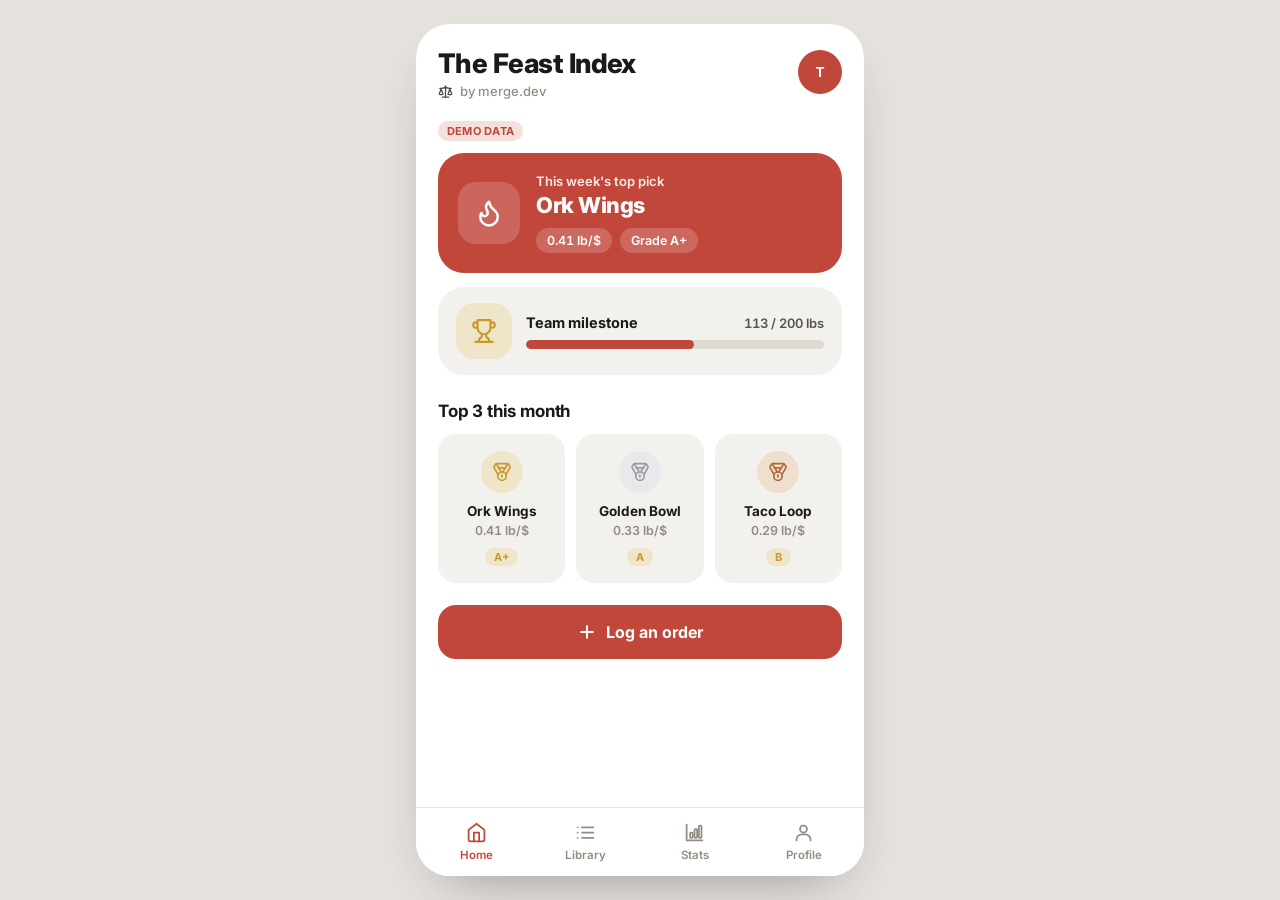
==== feast-index-preview.html @ ae40e0b0 "Initial commit: Feast Index app" ====
<!doctype html>
<html lang="en">
<head>
<meta charset="utf-8" />
<meta name="viewport" content="width=device-width, initial-scale=1, viewport-fit=cover" />
<meta name="theme-color" content="#E6E3DE" />
<title>The Feast Index</title>
<link rel="preconnect" href="https://fonts.googleapis.com" />
<link rel="preconnect" href="https://fonts.gstatic.com" crossorigin />
<link href="https://fonts.googleapis.com/css2?family=Inter:wght@400;500;600;700;800&display=swap" rel="stylesheet" />
<style>
/* ═══════════════════════════════════════════════════════════════
   The Feast Index — design system
   Faithful to the mockups: brick-red accent, ivory page, white app
   surface, bold clean sans. The lb/$ readout is the signature.
   ═══════════════════════════════════════════════════════════════ */

:root {
  --bg:        #E6E3DE;   /* page behind the app column */
  --surface:   #FFFFFF;   /* the app canvas */
  --inset:     #F3F1ED;   /* soft cards, input fields */
  --inset-2:   #ECE9E4;   /* pressed / secondary chips */
  --ink:       #1B1A18;   /* primary text */
  --ink-2:     #57544E;   /* secondary text */
  --muted:     #928C82;   /* tertiary / captions */
  --line:      #EAE7E1;   /* hairline dividers */

  --red:       #C2473B;   /* primary accent */
  --red-ink:   #A73A2F;   /* pressed accent */
  --red-tint:  #F4E0DC;   /* faint accent wash */
  --on-red:    #FBEDE9;   /* muted text on red */

  --gold:      #C79A2E;
  --gold-bg:   #EFE6C9;
  --silver:    #9A9AA0;
  --silver-bg: #E9E9EC;
  --bronze:    #B06B3A;
  --bronze-bg: #EEDFCF;

  --r-lg: 26px;
  --r-md: 18px;
  --r-sm: 13px;
  --pill: 999px;

  --shadow: 0 24px 60px -28px rgba(30, 22, 18, .45);
  --font: "Inter", -apple-system, BlinkMacSystemFont, "Segoe UI", sans-serif;
}

* { box-sizing: border-box; margin: 0; padding: 0; }

html, body { height: 100%; }

body {
  font-family: var(--font);
  background: var(--bg);
  color: var(--ink);
  -webkit-font-smoothing: antialiased;
  text-rendering: optimizeLegibility;
  -webkit-tap-highlight-color: transparent;
  display: flex;
  justify-content: center;
}
button { -webkit-tap-highlight-color: transparent; }

/* App column: phone-like on mobile, centered card on desktop */
#app {
  width: 100%;
  max-width: 460px;
  min-height: 100vh;
  min-height: 100dvh;
  background: var(--surface);
  position: relative;
  display: flex;
  flex-direction: column;
  overflow: hidden;
}
/* Mobile is the base (full-bleed, edge to edge). On laptop/desktop the
   same column becomes a centered, comfortably-sized app card. */
@media (min-width: 520px) {
  body { padding: 24px 20px; align-items: center; }
  #app {
    min-height: 0;
    height: min(880px, calc(100vh - 48px));
    height: min(880px, calc(100dvh - 48px));
    max-width: 448px;
    border-radius: 34px;
    box-shadow: var(--shadow);
    overflow: hidden;
  }
}

/* Scrolling content region */
#main {
  flex: 1;
  overflow-y: auto;
  overflow-x: hidden;
  padding: 26px 22px 22px;
  scrollbar-width: none;
}
#main::-webkit-scrollbar { display: none; }

/* ── Type ──────────────────────────────────────────────────────── */
h1 { font-size: 27px; font-weight: 800; letter-spacing: -.02em; line-height: 1.05; }
h2 { font-size: 17px; font-weight: 700; letter-spacing: -.01em; }
h3 { font-size: 15px; font-weight: 700; letter-spacing: -.01em; }
.eyebrow { font-size: 12.5px; font-weight: 600; color: var(--muted); }
.dim { color: var(--muted); }
.num { font-variant-numeric: tabular-nums; }

/* ── App header ────────────────────────────────────────────────── */
.app-head {
  display: flex; align-items: flex-start; justify-content: space-between;
  margin-bottom: 20px;
}
.wordmark { display: flex; align-items: center; gap: 7px; margin-top: 5px; }
.wordmark svg { width: 15px; height: 15px; opacity: .8; }
.wordmark span { font-size: 13px; color: var(--muted); font-weight: 500; }
.avatar {
  width: 44px; height: 44px; border-radius: var(--pill);
  background: var(--ink); color: #fff;
  display: grid; place-items: center;
  font-size: 14px; font-weight: 700; flex: none;
  cursor: pointer; border: none;
}

/* ── Hero: this week's top pick ────────────────────────────────── */
.hero {
  background: var(--red); color: #fff;
  border-radius: var(--r-lg); padding: 20px;
  display: flex; gap: 16px; align-items: center;
  margin-bottom: 14px;
}
.hero .glyph {
  width: 62px; height: 62px; border-radius: var(--r-md); flex: none;
  background: rgba(255,255,255,.16);
  display: grid; place-items: center;
}
.hero .glyph svg { width: 30px; height: 30px; stroke: #fff; }
.hero .k { font-size: 13px; color: var(--on-red); font-weight: 600; }
.hero .v { font-size: 22px; font-weight: 800; letter-spacing: -.02em; margin: 3px 0 10px; }
.hero .pills { display: flex; gap: 8px; flex-wrap: wrap; }
.hero .pill {
  background: rgba(255,255,255,.18); color: #fff;
  padding: 5px 11px; border-radius: var(--pill);
  font-size: 12.5px; font-weight: 600;
}

/* ── Milestone ─────────────────────────────────────────────────── */
.milestone {
  background: var(--inset); border-radius: var(--r-lg);
  padding: 16px 18px; display: flex; align-items: center; gap: 14px;
  margin-bottom: 26px;
}
.milestone .glyph {
  width: 56px; height: 56px; border-radius: var(--r-md); flex: none;
  background: var(--gold-bg); display: grid; place-items: center;
}
.milestone .glyph svg { width: 26px; height: 26px; stroke: var(--gold); }
.milestone .body { flex: 1; }
.milestone .row { display: flex; justify-content: space-between; align-items: baseline; margin-bottom: 9px; }
.milestone .row b { font-size: 14.5px; font-weight: 700; }
.milestone .row .amt { font-size: 13px; color: var(--ink-2); font-weight: 600; }
.track { height: 9px; background: #DED9D1; border-radius: var(--pill); overflow: hidden; }
.track > i { display: block; height: 100%; background: var(--red); border-radius: var(--pill); transition: width .6s cubic-bezier(.2,.7,.2,1); }

/* ── Section label ─────────────────────────────────────────────── */
.section-label { margin: 0 0 13px; }

/* ── Podium (top 3) ────────────────────────────────────────────── */
.podium { display: grid; grid-template-columns: repeat(3,1fr); gap: 11px; margin-bottom: 22px; }
.podium .cell {
  background: var(--inset); border-radius: var(--r-md);
  padding: 16px 10px; text-align: center; cursor: pointer;
  border: 1px solid transparent; transition: border-color .15s, transform .15s;
}
.podium .cell:hover { transform: translateY(-2px); }
.podium .medal {
  width: 42px; height: 42px; border-radius: var(--pill); margin: 0 auto 10px;
  display: grid; place-items: center;
}
.podium .medal svg { width: 20px; height: 20px; }
.podium .m1 { background: var(--gold-bg); } .podium .m1 svg { stroke: var(--gold); }
.podium .m2 { background: var(--silver-bg); } .podium .m2 svg { stroke: var(--silver); }
.podium .m3 { background: var(--bronze-bg); } .podium .m3 svg { stroke: var(--bronze); }
.podium .nm { font-size: 13.5px; font-weight: 700; line-height: 1.2; margin-bottom: 3px; }
.podium .rt { font-size: 12.5px; color: var(--muted); font-weight: 600; }

/* ── Buttons ───────────────────────────────────────────────────── */
.btn {
  width: 100%; border: none; cursor: pointer; font-family: var(--font);
  background: var(--red); color: #fff;
  border-radius: var(--r-md); padding: 17px; font-size: 16px; font-weight: 700;
  display: flex; align-items: center; justify-content: center; gap: 9px;
  transition: background .15s, transform .05s;
}
.btn:hover { background: var(--red-ink); }
.btn:active { transform: scale(.99); }
.btn:disabled { background: #D9CFC9; color: #fff; cursor: not-allowed; }
.btn svg { width: 20px; height: 20px; }
.btn.ghost { background: var(--inset); color: var(--ink); }
.btn.ghost:hover { background: var(--inset-2); }

/* ── Bottom nav ────────────────────────────────────────────────── */
.tabbar {
  display: flex; border-top: 1px solid var(--line);
  padding: 10px 6px calc(10px + env(safe-area-inset-bottom));
  background: var(--surface); flex: none;
}
.tabbar button {
  flex: 1; background: none; border: none; cursor: pointer; font-family: var(--font);
  display: flex; flex-direction: column; align-items: center; gap: 5px;
  color: var(--muted); font-size: 11.5px; font-weight: 600; padding: 4px;
}
.tabbar button svg { width: 21px; height: 21px; }
.tabbar button.active { color: var(--red); }

/* ── Screen title row (Log / detail) ───────────────────────────── */
.titlebar { display: flex; align-items: center; gap: 12px; margin-bottom: 24px; }
.iconbtn {
  width: 38px; height: 38px; border-radius: var(--pill); border: none; cursor: pointer;
  background: var(--inset); display: grid; place-items: center; flex: none;
}
.iconbtn:hover { background: var(--inset-2); }
.iconbtn svg { width: 20px; height: 20px; stroke: var(--ink); }

/* ── Form fields ───────────────────────────────────────────────── */
.field { margin-bottom: 18px; }
.field > label { display: block; font-size: 14px; font-weight: 600; color: var(--ink-2); margin-bottom: 9px; }
.input-wrap { position: relative; display: flex; align-items: center; }
.input-wrap .pre {
  position: absolute; left: 15px; color: var(--muted);
  display: grid; place-items: center; pointer-events: none;
}
.input-wrap .pre svg { width: 18px; height: 18px; stroke: var(--muted); }
input.control {
  width: 100%; font-family: var(--font); font-size: 16px; font-weight: 500; color: var(--ink);
  background: var(--inset); border: 1.5px solid transparent; border-radius: var(--r-sm);
  padding: 15px 15px;
}
input.control.has-pre { padding-left: 42px; }
input.control::placeholder { color: var(--muted); font-weight: 500; }
input.control:focus { outline: none; border-color: var(--red); background: #fff; }
.two-col { display: grid; grid-template-columns: 1fr 1fr; gap: 13px; }

/* matched / new place card */
.place-strip {
  display: flex; align-items: center; gap: 13px;
  background: var(--inset); border-radius: var(--r-md); padding: 14px; margin-bottom: 18px;
}
.place-strip .thumb { width: 48px; height: 48px; border-radius: 13px; background: var(--red-tint); flex: none; }
.place-strip .nm { font-size: 16px; font-weight: 700; }
.place-strip .sub { font-size: 13px; color: var(--muted); margin-top: 2px; }

/* name picker */
.people { display: flex; gap: 9px; flex-wrap: wrap; }
.person {
  display: flex; align-items: center; gap: 8px; cursor: pointer;
  background: var(--inset); border: 1.5px solid transparent; border-radius: var(--pill);
  padding: 7px 15px 7px 7px; font-family: var(--font); font-size: 15px; font-weight: 600; color: var(--ink-2);
}
.person .ini {
  width: 30px; height: 30px; border-radius: var(--pill); background: var(--inset-2);
  display: grid; place-items: center; font-size: 12px; font-weight: 700; color: var(--ink-2);
}
.person.on { background: var(--ink); color: #fff; border-color: var(--ink); }
.person.on .ini { background: var(--red); color: #fff; }

/* tag chips */
.chips { display: flex; gap: 8px; flex-wrap: wrap; }
.chip {
  cursor: pointer; font-family: var(--font); font-size: 13.5px; font-weight: 600;
  background: var(--inset); color: var(--ink-2); border: 1.5px solid transparent;
  border-radius: var(--pill); padding: 8px 14px;
}
.chip.on { background: var(--red); color: #fff; border-color: var(--red); }
.chip.readonly { cursor: default; background: var(--inset); color: var(--ink-2); }

/* live ratio readout — the signature element */
.readout {
  background: var(--inset); border-radius: var(--r-md);
  padding: 18px; text-align: center; margin-bottom: 20px;
}
.readout .k { font-size: 13px; color: var(--muted); font-weight: 600; }
.readout .v {
  font-size: 40px; font-weight: 800; letter-spacing: -.03em; margin-top: 4px;
  font-variant-numeric: tabular-nums;
}
.readout .v small { font-size: 18px; font-weight: 700; color: var(--muted); margin-left: 4px; letter-spacing: 0; }
.readout .grade { display: inline-block; margin-top: 8px; }

/* grade badge */
.gbadge {
  display: inline-flex; align-items: center; gap: 5px;
  font-size: 12.5px; font-weight: 700; border-radius: var(--pill);
  padding: 4px 11px; background: var(--gold-bg); color: var(--gold);
}

/* ── Library ───────────────────────────────────────────────────── */
.filterbar { display: flex; gap: 8px; overflow-x: auto; padding-bottom: 4px; margin-bottom: 16px; scrollbar-width: none; }
.filterbar::-webkit-scrollbar { display: none; }
.filterbar .chip { flex: none; }
.sortrow { display: flex; gap: 8px; margin-bottom: 16px; }
.seg {
  flex: 1; cursor: pointer; font-family: var(--font); font-size: 13px; font-weight: 600;
  background: var(--inset); color: var(--ink-2); border: none; border-radius: var(--r-sm); padding: 10px;
}
.seg.on { background: var(--ink); color: #fff; }

.place-card {
  display: flex; align-items: center; gap: 14px; cursor: pointer;
  padding: 15px 4px; border-bottom: 1px solid var(--line);
}
.place-card:last-child { border-bottom: none; }
.place-card .rank { width: 24px; text-align: center; font-size: 14px; font-weight: 700; color: var(--muted); flex: none; font-variant-numeric: tabular-nums; }
.place-card .thumb { width: 46px; height: 46px; border-radius: 13px; background: var(--red-tint); flex: none; }
.place-card .body { flex: 1; min-width: 0; }
.place-card .nm { font-size: 15.5px; font-weight: 700; }
.place-card .meta { font-size: 12.5px; color: var(--muted); margin-top: 3px; display: flex; gap: 6px; align-items: center; flex-wrap: wrap; }
.place-card .dot { width: 3px; height: 3px; border-radius: 50%; background: var(--muted); }
.place-card .ratio { text-align: right; flex: none; }
.place-card .ratio b { font-size: 17px; font-weight: 800; font-variant-numeric: tabular-nums; }
.place-card .ratio span { display: block; font-size: 11px; color: var(--muted); font-weight: 600; }

/* ── Detail ────────────────────────────────────────────────────── */
.detail-hero { text-align: center; margin-bottom: 22px; }
.detail-hero .thumb { width: 68px; height: 68px; border-radius: 20px; background: var(--red-tint); margin: 0 auto 14px; }
.detail-hero h1 { margin-bottom: 8px; }
.detail-hero .taglist { display: flex; gap: 7px; justify-content: center; flex-wrap: wrap; margin-bottom: 14px; }
.detail-hero .biglink { font-size: 13px; color: var(--red); font-weight: 600; text-decoration: none; }

.statgrid { display: grid; grid-template-columns: repeat(3,1fr); gap: 11px; margin-bottom: 24px; }
.statgrid .cell { background: var(--inset); border-radius: var(--r-md); padding: 15px 8px; text-align: center; }
.statgrid .v { font-size: 21px; font-weight: 800; font-variant-numeric: tabular-nums; letter-spacing: -.02em; }
.statgrid .k { font-size: 11.5px; color: var(--muted); font-weight: 600; margin-top: 4px; }

.stars { display: flex; gap: 6px; justify-content: center; margin: 6px 0 4px; }
.stars button { background: none; border: none; cursor: pointer; padding: 2px; }
.stars svg { width: 30px; height: 30px; }
.stars .on svg { fill: var(--gold); stroke: var(--gold); }
.stars .off svg { fill: none; stroke: #D2CCC3; }

.order-row { display: flex; align-items: center; gap: 12px; padding: 13px 2px; border-bottom: 1px solid var(--line); }
.order-row:last-child { border-bottom: none; }
.order-row .ini { width: 34px; height: 34px; border-radius: var(--pill); background: var(--inset-2); display: grid; place-items: center; font-size: 12px; font-weight: 700; color: var(--ink-2); flex: none; }
.order-row .body { flex: 1; }
.order-row .body b { font-size: 14px; font-weight: 600; }
.order-row .body .sub { font-size: 12px; color: var(--muted); margin-top: 2px; }
.order-row .r { font-size: 14px; font-weight: 800; font-variant-numeric: tabular-nums; }

/* ── Stats screen ──────────────────────────────────────────────── */
.bigstat { background: var(--red); color: #fff; border-radius: var(--r-lg); padding: 22px; margin-bottom: 14px; text-align: center; }
.bigstat .v { font-size: 46px; font-weight: 800; letter-spacing: -.03em; font-variant-numeric: tabular-nums; }
.bigstat .v small { font-size: 20px; color: var(--on-red); margin-left: 5px; }
.bigstat .k { font-size: 13px; color: var(--on-red); font-weight: 600; margin-top: 2px; }
.duo { display: grid; grid-template-columns: 1fr 1fr; gap: 13px; margin-bottom: 24px; }
.duo .cell { background: var(--inset); border-radius: var(--r-md); padding: 18px; text-align: center; }
.duo .v { font-size: 26px; font-weight: 800; font-variant-numeric: tabular-nums; letter-spacing: -.02em; }
.duo .k { font-size: 12.5px; color: var(--muted); font-weight: 600; margin-top: 3px; }

.lead-row { display: flex; align-items: center; gap: 13px; padding: 14px 2px; border-bottom: 1px solid var(--line); }
.lead-row:last-child { border-bottom: none; }
.lead-row .ini { width: 38px; height: 38px; border-radius: var(--pill); background: var(--ink); color: #fff; display: grid; place-items: center; font-size: 13px; font-weight: 700; flex: none; }
.lead-row .body { flex: 1; }
.lead-row .body b { font-size: 15px; font-weight: 700; }
.lead-row .body .sub { font-size: 12.5px; color: var(--muted); margin-top: 2px; }
.lead-row .amt { text-align: right; }
.lead-row .amt b { font-size: 16px; font-weight: 800; font-variant-numeric: tabular-nums; }
.lead-row .amt span { display: block; font-size: 11px; color: var(--muted); font-weight: 600; }

/* ── Profile ───────────────────────────────────────────────────── */
.profile-head { text-align: center; margin-bottom: 26px; }
.profile-head .big { width: 78px; height: 78px; border-radius: var(--pill); background: var(--ink); color: #fff; display: grid; place-items: center; font-size: 26px; font-weight: 800; margin: 0 auto 14px; }
.profile-head h1 { margin-bottom: 4px; }

.row-between { display: flex; align-items: center; justify-content: space-between; margin-bottom: 13px; }

/* ── Badges ────────────────────────────────────────────────────── */
.badges { display: grid; grid-template-columns: repeat(3, 1fr); gap: 11px; }
.badge { background: var(--inset); border-radius: var(--r-md); padding: 15px 8px 13px; text-align: center; }
.badge .ic {
  width: 46px; height: 46px; border-radius: var(--pill); margin: 0 auto 9px;
  display: grid; place-items: center; background: var(--inset-2); color: #C0B9AE;
}
.badge .ic svg { width: 23px; height: 23px; stroke: currentColor; fill: none; }
.badge .bn { font-size: 12.5px; font-weight: 700; line-height: 1.15; }
.badge .bs { font-size: 11px; font-weight: 600; color: var(--muted); margin-top: 3px; }
.badge.locked { opacity: .82; }
.badge.earned.gold   .ic { background: var(--gold-bg);   color: var(--gold); }
.badge.earned.silver .ic { background: var(--silver-bg); color: var(--silver); }
.badge.earned.bronze .ic { background: var(--bronze-bg); color: var(--bronze); }
.badge.earned.red    .ic { background: var(--red-tint);  color: var(--red); }
.badge.earned .bs { color: var(--ink-2); }
.badge .btrack { height: 5px; background: #DED9D1; border-radius: var(--pill); overflow: hidden; margin-top: 9px; }
.badge .btrack > i { display: block; height: 100%; background: var(--muted); border-radius: var(--pill); }

/* ── Create profile ────────────────────────────────────────────── */
.person.newp { background: #fff; border: 1.5px dashed #D8D3CB; color: var(--ink-2); }
.person.newp .ini { background: var(--inset); color: var(--ink-2); font-weight: 700; }
.create { background: var(--inset); border-radius: var(--r-md); padding: 16px; margin-top: 14px; }
.swatches { display: flex; gap: 11px; margin: 11px 0 16px; }
.swatch { width: 34px; height: 34px; border-radius: var(--pill); cursor: pointer; border: 3px solid transparent; padding: 0; }
.swatch.on { border-color: var(--ink); }

/* ── Small grade pill (podium + library) ───────────────────────── */
.gbadge.sm { font-size: 11px; padding: 2px 9px; }
.place-card .ratio { display: flex; flex-direction: column; align-items: flex-end; gap: 3px; }

/* ── Empty state ───────────────────────────────────────────────── */
.empty { text-align: center; padding: 50px 20px; }
.empty .glyph { width: 64px; height: 64px; border-radius: 20px; background: var(--inset); display: grid; place-items: center; margin: 0 auto 18px; }
.empty .glyph svg { width: 30px; height: 30px; stroke: var(--muted); }
.empty h3 { margin-bottom: 6px; }
.empty p { font-size: 14px; color: var(--muted); line-height: 1.5; max-width: 260px; margin: 0 auto; }

/* ── Toast ─────────────────────────────────────────────────────── */
#toast {
  position: fixed; left: 50%; bottom: 26px; transform: translateX(-50%) translateY(20px);
  background: var(--ink); color: #fff; padding: 13px 20px; border-radius: var(--pill);
  font-size: 14px; font-weight: 600; opacity: 0; pointer-events: none;
  transition: opacity .25s, transform .25s; z-index: 50; box-shadow: var(--shadow);
}
#toast.show { opacity: 1; transform: translateX(-50%) translateY(0); }

/* demo badge */
.demo-flag {
  font-size: 11px; font-weight: 700; color: var(--red); background: var(--red-tint);
  padding: 3px 9px; border-radius: var(--pill); letter-spacing: .02em;
}

.section-gap { margin-top: 28px; }

/* Very narrow phones */
@media (max-width: 360px) {
  #main { padding: 22px 16px 18px; }
  h1 { font-size: 24px; }
  .podium .cell { padding: 14px 6px; }
  .readout .v { font-size: 36px; }
}

@media (prefers-reduced-motion: reduce) {
  * { transition: none !important; }
}

</style>
</head>
<body>
<div id="app">
<main id="main" aria-live="polite"></main>
<nav id="tabbar" class="tabbar"></nav>
</div>
<div id="toast" role="status"></div>
<script>
// ─────────────────────────────────────────────────────────────
//  The Feast Index — configuration
//  Edit the values below. Everything the team-specific lives here.
// ─────────────────────────────────────────────────────────────

const CONFIG = {
  // ── Supabase ────────────────────────────────────────────────
  // Leave these blank to run in DEMO MODE (in-memory sample data,
  // resets on refresh, not shared). Fill them in to switch to your
  // real shared database. Get both from your Supabase project under
  // Settings → API. The anon key is safe to commit for an internal
  // tool like this.
  SUPABASE_URL: "",
  SUPABASE_ANON_KEY: "",

  // ── Team (first-run seed) ───────────────────────────────────
  // These profiles are created the first time the app loads. After
  // that, profiles are added and picked inside the app (Profile tab),
  // so you don't need to edit this list to add a teammate.
  TEAM: [
    { name: "Tim",   accent: "#C2473B" },
    { name: "Jamie", accent: "#4B6EA8" },
    { name: "Raj",   accent: "#6E8B5B" },
  ],

  // ── Tags ────────────────────────────────────────────────────
  // Fixed list picked when a place is first added.
  TAGS: [
    "Wings", "Tacos", "Burgers", "Sandwiches", "Pizza", "Bowls",
    "Sushi/Poke", "Chinese", "Indian", "Mexican", "Fried Chicken",
    "Salads", "BBQ", "Noodles/Ramen",
  ],

  // ── Team milestone ──────────────────────────────────────────
  // Cumulative pounds the team is chasing (drives the Home bar).
  MILESTONE_GOAL_LBS: 200,

  // ── Grades ──────────────────────────────────────────────────
  // Ratio (lb/$) thresholds, highest first. First match wins.
  GRADES: [
    { min: 0.40, label: "A+" },
    { min: 0.33, label: "A" },
    { min: 0.27, label: "B" },
    { min: 0.20, label: "C" },
    { min: 0.00, label: "D" },
  ],
};

/* ═══════════════════════════════════════════════════════════════
   The Feast Index — app logic
   ═══════════════════════════════════════════════════════════════ */

/* ── Icons (feather-ish) ──────────────────────────────────────── */
const I = {
  flame: `<svg viewBox="0 0 24 24" fill="none" stroke-width="2" stroke-linecap="round" stroke-linejoin="round"><path d="M8.5 14.5A2.5 2.5 0 0 0 11 12c0-1.38-.5-2-1-3-1.072-2.143-.224-4.054 2-6 .5 2.5 2 4.9 4 6.5 2 1.6 3 3.5 3 5.5a7 7 0 1 1-14 0c0-1.153.433-2.294 1-3a2.5 2.5 0 0 0 2.5 2.5z"/></svg>`,
  trophy: `<svg viewBox="0 0 24 24" fill="none" stroke-width="2" stroke-linecap="round" stroke-linejoin="round"><path d="M6 9H4.5a2.5 2.5 0 0 1 0-5H6"/><path d="M18 9h1.5a2.5 2.5 0 0 0 0-5H18"/><path d="M4 22h16"/><path d="M10 14.66V17c0 .55-.47.98-.97 1.21C7.85 18.75 7 20.24 7 22"/><path d="M14 14.66V17c0 .55.47.98.97 1.21C16.15 18.75 17 20.24 17 22"/><path d="M18 2H6v7a6 6 0 0 0 12 0V2Z"/></svg>`,
  medal: `<svg viewBox="0 0 24 24" fill="none" stroke-width="2" stroke-linecap="round" stroke-linejoin="round"><path d="M7.21 15 2.66 7.14a2 2 0 0 1 .13-2.2L4.4 2.8A2 2 0 0 1 6 2h12a2 2 0 0 1 1.6.8l1.6 2.14a2 2 0 0 1 .14 2.2L16.79 15"/><path d="M11 12 5.12 2.2"/><path d="m13 12 5.88-9.8"/><path d="M8 7h8"/><circle cx="12" cy="17" r="5"/><path d="M12 18v-2h-.5"/></svg>`,
  plus: `<svg viewBox="0 0 24 24" fill="none" stroke="currentColor" stroke-width="2.4" stroke-linecap="round"><path d="M12 5v14M5 12h14"/></svg>`,
  home: `<svg viewBox="0 0 24 24" fill="none" stroke="currentColor" stroke-width="2" stroke-linecap="round" stroke-linejoin="round"><path d="m3 9 9-7 9 7v11a2 2 0 0 1-2 2H5a2 2 0 0 1-2-2z"/><path d="M9 22V12h6v10"/></svg>`,
  list: `<svg viewBox="0 0 24 24" fill="none" stroke="currentColor" stroke-width="2" stroke-linecap="round" stroke-linejoin="round"><path d="M8 6h13M8 12h13M8 18h13M3 6h.01M3 12h.01M3 18h.01"/></svg>`,
  bars: `<svg viewBox="0 0 24 24" fill="none" stroke="currentColor" stroke-width="2" stroke-linecap="round" stroke-linejoin="round"><path d="M3 3v18h18"/><rect x="7" y="12" width="3" height="6" rx="1"/><rect x="12" y="8" width="3" height="10" rx="1"/><rect x="17" y="4" width="3" height="14" rx="1"/></svg>`,
  user: `<svg viewBox="0 0 24 24" fill="none" stroke="currentColor" stroke-width="2" stroke-linecap="round" stroke-linejoin="round"><circle cx="12" cy="8" r="4"/><path d="M4 21v-1a6 6 0 0 1 6-6h4a6 6 0 0 1 6 6v1"/></svg>`,
  back: `<svg viewBox="0 0 24 24" fill="none" stroke="currentColor" stroke-width="2.2" stroke-linecap="round" stroke-linejoin="round"><path d="m15 18-6-6 6-6"/></svg>`,
  link: `<svg viewBox="0 0 24 24" fill="none" stroke="currentColor" stroke-width="2" stroke-linecap="round" stroke-linejoin="round"><path d="M10 13a5 5 0 0 0 7.54.54l3-3a5 5 0 0 0-7.07-7.07l-1.72 1.71"/><path d="M14 11a5 5 0 0 0-7.54-.54l-3 3a5 5 0 0 0 7.07 7.07l1.71-1.71"/></svg>`,
  dollar: `<svg viewBox="0 0 24 24" fill="none" stroke="currentColor" stroke-width="2" stroke-linecap="round" stroke-linejoin="round"><path d="M12 2v20M17 5H9.5a3.5 3.5 0 0 0 0 7h5a3.5 3.5 0 0 1 0 7H6"/></svg>`,
  star: `<svg viewBox="0 0 24 24" stroke-width="1.6" stroke-linejoin="round"><path d="M12 2.5l2.9 5.9 6.5.95-4.7 4.58 1.11 6.47L12 17.9l-5.81 3.06 1.1-6.47L2.6 9.9l6.5-.95z"/></svg>`,
  scale: `<svg viewBox="0 0 24 24" fill="none" stroke="currentColor" stroke-width="2" stroke-linecap="round" stroke-linejoin="round"><path d="m16 16 3-8 3 8c-2 1.5-4 1.5-6 0Z"/><path d="m2 16 3-8 3 8c-2 1.5-4 1.5-6 0Z"/><path d="M7 21h10M12 3v18M3 7h2c2 0 5-1 7-2 2 1 5 2 7 2h2"/></svg>`,
  repeat: `<svg viewBox="0 0 24 24" fill="none" stroke="currentColor" stroke-width="2" stroke-linecap="round" stroke-linejoin="round"><path d="m17 2 4 4-4 4"/><path d="M3 11v-1a4 4 0 0 1 4-4h14"/><path d="m7 22-4-4 4-4"/><path d="M21 13v1a4 4 0 0 1-4 4H3"/></svg>`,
  compass: `<svg viewBox="0 0 24 24" fill="none" stroke="currentColor" stroke-width="2" stroke-linecap="round" stroke-linejoin="round"><circle cx="12" cy="12" r="10"/><polygon points="16.24 7.76 14.12 14.12 7.76 16.24 9.88 9.88 16.24 7.76"/></svg>`,
  crown: `<svg viewBox="0 0 24 24" fill="none" stroke="currentColor" stroke-width="2" stroke-linecap="round" stroke-linejoin="round"><path d="M11.56 3.27a.5.5 0 0 1 .88 0l2.95 5.6a1 1 0 0 0 1.52.3l4.27-3.67a.5.5 0 0 1 .8.52l-2.83 10.25a1 1 0 0 1-.96.73H5.81a1 1 0 0 1-.96-.73L2.02 6.02a.5.5 0 0 1 .8-.52l4.27 3.67a1 1 0 0 0 1.52-.3z"/><path d="M5 21h14"/></svg>`,
};

/* ── Utils ────────────────────────────────────────────────────── */
const $ = (s, r = document) => r.querySelector(s);
const esc = (s) => String(s ?? "").replace(/[&<>"']/g, (c) => ({ "&": "&amp;", "<": "&lt;", ">": "&gt;", '"': "&quot;", "'": "&#39;" }[c]));
const initials = (n) => n.trim().split(/\s+/).map((w) => w[0]).join("").slice(0, 2).toUpperCase();
const money = (n) => "$" + Number(n).toFixed(2);
const ratioStr = (r) => (r > 0 ? r.toFixed(2) : "—");
const uid = () => (crypto.randomUUID ? crypto.randomUUID() : "id-" + Math.random().toString(36).slice(2));

function storeSlug(u) {
  if (!u) return "";
  const m = String(u).match(/store\/([^/?#]+)/i);
  let s = m ? m[1] : String(u).trim().split(/[/?#]/).pop();
  return s.toLowerCase().replace(/-[a-f0-9]{6,}$/, "").replace(/-\d+$/, "");
}
const prettifySlug = (slug) => slug.split("-").filter(Boolean).map((w) => w[0].toUpperCase() + w.slice(1)).join(" ");

function gradeFor(ratio) {
  if (!(ratio > 0)) return null;
  return (CONFIG.GRADES.find((g) => ratio >= g.min) || CONFIG.GRADES[CONFIG.GRADES.length - 1]).label;
}

/* ── Accents & persistence ────────────────────────────────────── */
const ACCENTS = ["#C2473B", "#C79A2E", "#6E8B5B", "#4B6EA8", "#8A5A8C"];
const store = {
  get(k) { try { return localStorage.getItem(k); } catch { return null; } },
  set(k, v) { try { localStorage.setItem(k, v); } catch { /* sandbox: ignore */ } },
};
const accentOf = (name) => DATA.people.find((p) => p.name === name)?.accent || "var(--ink)";

/* ── Per-person aggregation (for badges & profile) ────────────── */
function personAgg(name, data) {
  const os = data.orders.filter((o) => o.person_name === name);
  const totalW = os.reduce((s, o) => s + Number(o.weight_lbs), 0);
  const totalP = os.reduce((s, o) => s + Number(o.price), 0);
  const places = new Set(os.map((o) => o.place_id));
  let founded = 0;
  for (const pid of places) {
    const po = data.orders.filter((o) => o.place_id === pid).sort((a, b) => new Date(a.ordered_at) - new Date(b.ordered_at));
    if (po[0] && po[0].person_name === name) founded++;
  }
  const ratings = data.ratings.filter((r) => r.person_name === name).length;
  const bestRatio = os.reduce((m, o) => Math.max(m, Number(o.price) > 0 ? Number(o.weight_lbs) / Number(o.price) : 0), 0);
  return { orderCount: os.length, totalW, totalP, places: places.size, founded, ratings, bestRatio };
}

function weightRankOf(name, data) {
  const by = {};
  for (const o of data.orders) by[o.person_name] = (by[o.person_name] || 0) + Number(o.weight_lbs);
  const sorted = Object.entries(by).sort((a, b) => b[1] - a[1]).map((x) => x[0]);
  const i = sorted.indexOf(name);
  return i < 0 ? null : i + 1;
}

const BADGES = [
  { id: "first",   name: "First Bite",     icon: I.flame,   tier: "bronze", desc: "Log your first order",                calc: (a) => ({ cur: a.orderCount, goal: 1 }) },
  { id: "bargain", name: "Bargain Hunter", icon: I.dollar,  tier: "red",    desc: "Log an A+ order (0.40+ lb/$)",        calc: (a) => ({ cur: a.bestRatio >= 0.40 ? 1 : 0, goal: 1, display: a.bestRatio > 0 ? a.bestRatio.toFixed(2) + " best" : "—" }) },
  { id: "scout",   name: "Scout",          icon: I.compass, tier: "bronze", desc: "Add 3 new places to the index",       calc: (a) => ({ cur: a.founded, goal: 3 }) },
  { id: "critic",  name: "Critic",         icon: I.star,    tier: "red",    desc: "Rate 3 places",                       calc: (a) => ({ cur: a.ratings, goal: 3 }) },
  { id: "regular", name: "Regular",        icon: I.repeat,  tier: "silver", desc: "Log 5 orders",                        calc: (a) => ({ cur: a.orderCount, goal: 5 }) },
  { id: "heavy",   name: "Heavyweight",    icon: I.scale,   tier: "silver", desc: "Log 50 lbs total",                    calc: (a) => ({ cur: Math.round(a.totalW), goal: 50 }) },
  { id: "master",  name: "Feast Master",   icon: I.trophy,  tier: "gold",   desc: "Log 15 orders",                       calc: (a) => ({ cur: a.orderCount, goal: 15 }) },
  { id: "mvp",     name: "Team MVP",       icon: I.crown,   tier: "gold",   desc: "Log the most pounds on the team",     rank: true },
];

function evalBadge(b, agg, ctx) {
  if (b.rank) { const r = ctx.rank; return { earned: r === 1, sub: r ? "#" + r + " on team" : "—", pct: 0 }; }
  const { cur, goal, display } = b.calc(agg);
  const earned = cur >= goal;
  const pct = Math.min(100, (cur / goal) * 100);
  const sub = earned ? "Earned" : (display != null ? display : cur + " / " + goal);
  return { earned, sub, pct };
}

/* ── Data layer ───────────────────────────────────────────────── */
const isLive = Boolean(CONFIG.SUPABASE_URL && CONFIG.SUPABASE_ANON_KEY);

function makeDemoDB() {
  const daysAgo = (d) => new Date(Date.now() - d * 864e5).toISOString();
  const P = [
    { id: "p1", name: "Ork Wings",   doordash_url: "https://doordash.com/store/ork-wings-brooklyn-10293", tags: ["Wings", "Fried Chicken"], created_at: daysAgo(24) },
    { id: "p2", name: "Golden Bowl",  doordash_url: "https://doordash.com/store/golden-bowl-nyc-88120",    tags: ["Bowls"],                  created_at: daysAgo(21) },
    { id: "p3", name: "Taco Loop",    doordash_url: "https://doordash.com/store/taco-loop-brooklyn-55010", tags: ["Tacos", "Mexican"],       created_at: daysAgo(19) },
    { id: "p4", name: "Ork",          doordash_url: "https://doordash.com/store/ork-brooklyn-33915",       tags: ["Sandwiches"],             created_at: daysAgo(12) },
    { id: "p5", name: "Dragon Wok",   doordash_url: "https://doordash.com/store/dragon-wok-nyc-20417",     tags: ["Chinese"],                created_at: daysAgo(9) },
    { id: "p6", name: "Slice House",  doordash_url: "https://doordash.com/store/slice-house-bk-71188",     tags: ["Pizza"],                  created_at: daysAgo(6) },
    { id: "p7", name: "Green Leaf",   doordash_url: "https://doordash.com/store/green-leaf-nyc-40122",     tags: ["Salads"],                 created_at: daysAgo(3) },
  ];
  const O = [
    { place_id: "p1", person_name: "Tim",   price: 38.50, weight_lbs: 15.8, ordered_at: daysAgo(24) },
    { place_id: "p1", person_name: "Raj",   price: 42.00, weight_lbs: 17.0, ordered_at: daysAgo(4) },
    { place_id: "p2", person_name: "Jamie", price: 45.00, weight_lbs: 14.8, ordered_at: daysAgo(21) },
    { place_id: "p2", person_name: "Tim",   price: 30.00, weight_lbs: 10.0, ordered_at: daysAgo(7) },
    { place_id: "p3", person_name: "Raj",   price: 34.00, weight_lbs: 9.9,  ordered_at: daysAgo(19) },
    { place_id: "p3", person_name: "Jamie", price: 28.00, weight_lbs: 8.0,  ordered_at: daysAgo(5) },
    { place_id: "p4", person_name: "Tim",   price: 38.50, weight_lbs: 4.2,  ordered_at: daysAgo(12) },
    { place_id: "p5", person_name: "Jamie", price: 52.00, weight_lbs: 12.0, ordered_at: daysAgo(9) },
    { place_id: "p5", person_name: "Raj",   price: 40.00, weight_lbs: 9.5,  ordered_at: daysAgo(2) },
    { place_id: "p6", person_name: "Tim",   price: 33.00, weight_lbs: 8.5,  ordered_at: daysAgo(6) },
    { place_id: "p7", person_name: "Jamie", price: 26.00, weight_lbs: 3.1,  ordered_at: daysAgo(3) },
  ].map((o) => ({ id: uid(), ...o }));
  const R = [
    { place_id: "p1", person_name: "Tim", score: 5 }, { place_id: "p1", person_name: "Raj", score: 5 }, { place_id: "p1", person_name: "Jamie", score: 4 },
    { place_id: "p2", person_name: "Jamie", score: 4 }, { place_id: "p2", person_name: "Tim", score: 5 },
    { place_id: "p3", person_name: "Raj", score: 4 }, { place_id: "p3", person_name: "Jamie", score: 3 },
    { place_id: "p4", person_name: "Tim", score: 3 },
    { place_id: "p5", person_name: "Jamie", score: 4 },
    { place_id: "p6", person_name: "Tim", score: 5 },
    { place_id: "p7", person_name: "Jamie", score: 2 },
  ].map((r) => ({ id: uid(), created_at: daysAgo(2), ...r }));

  const PEOPLE = CONFIG.TEAM.map((m, i) => ({ id: uid(), name: m.name, accent: m.accent || ACCENTS[i % ACCENTS.length], created_at: daysAgo(30) }));

  return {
    live: false,
    async getData() { return { places: [...P], orders: [...O], ratings: [...R], people: [...PEOPLE] }; },
    async addPerson({ name, accent }) { const rec = { id: uid(), name, accent, created_at: new Date().toISOString() }; PEOPLE.push(rec); return rec; },
    async addPlace(p) { const rec = { id: uid(), created_at: new Date().toISOString(), ...p }; P.push(rec); return rec; },
    async addOrder(o) { const rec = { id: uid(), ordered_at: new Date().toISOString(), ...o }; O.push(rec); return rec; },
    async upsertRating({ place_id, person_name, score }) {
      const ex = R.find((r) => r.place_id === place_id && r.person_name === person_name);
      if (ex) { ex.score = score; return ex; }
      const rec = { id: uid(), created_at: new Date().toISOString(), place_id, person_name, score };
      R.push(rec); return rec;
    },
  };
}

async function makeSupabaseDB() {
  const { createClient } = await import("https://esm.sh/@supabase/supabase-js@2");
  const sb = createClient(CONFIG.SUPABASE_URL, CONFIG.SUPABASE_ANON_KEY);
  return {
    live: true,
    async getData() {
      const [p, o, r, pe] = await Promise.all([
        sb.from("places").select("*"),
        sb.from("orders").select("*"),
        sb.from("ratings").select("*"),
        sb.from("people").select("*"),
      ]);
      for (const res of [p, o, r, pe]) if (res.error) throw res.error;
      let people = pe.data;
      if (!people.length) {
        const seed = CONFIG.TEAM.map((m, i) => ({ name: m.name, accent: m.accent || ACCENTS[i % ACCENTS.length] }));
        const { data: seeded, error } = await sb.from("people").insert(seed).select();
        if (error) throw error;
        people = seeded;
      }
      return { places: p.data, orders: o.data, ratings: r.data, people };
    },
    async addPerson({ name, accent }) { const { data, error } = await sb.from("people").insert({ name, accent }).select().single(); if (error) throw error; return data; },
    async addPlace(p) { const { data, error } = await sb.from("places").insert(p).select().single(); if (error) throw error; return data; },
    async addOrder(o) { const { data, error } = await sb.from("orders").insert(o).select().single(); if (error) throw error; return data; },
    async upsertRating(r) { const { data, error } = await sb.from("ratings").upsert(r, { onConflict: "place_id,person_name" }).select().single(); if (error) throw error; return data; },
  };
}

/* ── Aggregation ──────────────────────────────────────────────── */
function computeStats(place, orders, ratings) {
  const os = orders.filter((o) => o.place_id === place.id);
  const rs = ratings.filter((r) => r.place_id === place.id);
  const totalW = os.reduce((s, o) => s + Number(o.weight_lbs), 0);
  const totalP = os.reduce((s, o) => s + Number(o.price), 0);
  const ratio = totalP > 0 ? totalW / totalP : 0;
  const avg = rs.length ? rs.reduce((s, r) => s + r.score, 0) / rs.length : 0;
  return { orders: os, ratings: rs, totalW, totalP, ratio, orderCount: os.length, avgRating: avg, ratingCount: rs.length };
}

function rankedPlaces(data) {
  return data.places
    .map((p) => ({ place: p, s: computeStats(p, data.orders, data.ratings) }))
    .filter((x) => x.s.orderCount > 0)
    .sort((a, b) => b.s.ratio - a.s.ratio);
}

/* ── App state ────────────────────────────────────────────────── */
let DB = null;
let DATA = { places: [], orders: [], ratings: [], people: [] };
let currentUser = CONFIG.TEAM[0]?.name || "Guest";
let tab = "home";
const view = { name: "home", placeId: null };
const lib = { tag: null, sort: "ratio" };
const profileUI = { creating: false, newName: "", newAccent: ACCENTS[0] };
const logState = { link: "", matchedId: null, newName: "", newTags: [], price: "", weight: "", person: currentUser };

const main = $("#main");
const tabbarEl = $("#tabbar");

async function refresh() { DATA = await DB.getData(); }

/* ── Toast ────────────────────────────────────────────────────── */
let toastTimer;
function toast(msg) {
  const t = $("#toast");
  t.textContent = msg; t.classList.add("show");
  clearTimeout(toastTimer);
  toastTimer = setTimeout(() => t.classList.remove("show"), 2200);
}

/* ── Navigation ───────────────────────────────────────────────── */
function go(name, opts = {}) {
  view.name = name;
  if (opts.placeId !== undefined) view.placeId = opts.placeId;
  if (["home", "library", "stats", "profile"].includes(name)) tab = name;
  render();
}

function renderTabbar() {
  const tabs = [["home", "Home", I.home], ["library", "Library", I.list], ["stats", "Stats", I.bars], ["profile", "Profile", I.user]];
  tabbarEl.innerHTML = tabs.map(([id, label, icon]) =>
    `<button data-tab="${id}" class="${tab === id ? "active" : ""}">${icon}<span>${label}</span></button>`
  ).join("");
  tabbarEl.querySelectorAll("button").forEach((b) => b.onclick = () => go(b.dataset.tab));
}

/* ── Screens ──────────────────────────────────────────────────── */
function screenHome() {
  const ranked = rankedPlaces(DATA);
  const top = ranked[0];
  const top3 = ranked.slice(0, 3);
  const totalW = DATA.orders.reduce((s, o) => s + Number(o.weight_lbs), 0);
  const goal = CONFIG.MILESTONE_GOAL_LBS;
  const pct = Math.min(100, (totalW / goal) * 100);

  const hero = top ? `
    <div class="hero">
      <div class="glyph">${I.flame}</div>
      <div>
        <div class="k">This week's top pick</div>
        <div class="v">${esc(top.place.name)}</div>
        <div class="pills">
          <span class="pill num">${ratioStr(top.s.ratio)} lb/$</span>
          <span class="pill">Grade ${gradeFor(top.s.ratio)}</span>
        </div>
      </div>
    </div>` : "";

  const medalClass = ["m1", "m2", "m3"];
  const podium = top3.length ? `
    <h2 class="section-label">Top 3 this month</h2>
    <div class="podium">
      ${top3.map((x, i) => `
        <div class="cell" data-place="${x.place.id}">
          <div class="medal ${medalClass[i]}">${I.medal}</div>
          <div class="nm">${esc(x.place.name)}</div>
          <div class="rt num">${ratioStr(x.s.ratio)} lb/$</div>
          <div style="margin-top:7px"><span class="gbadge sm">${gradeFor(x.s.ratio)}</span></div>
        </div>`).join("")}
    </div>` : "";

  main.innerHTML = `
    <div class="app-head">
      <div>
        <h1>The Feast Index</h1>
        <div class="wordmark">${I.scale}<span>by merge.dev</span></div>
      </div>
      <button class="avatar" data-tab="profile" style="background:${accentOf(currentUser)}">${esc(initials(currentUser))}</button>
    </div>
    ${DB.live ? "" : `<div style="margin-bottom:14px"><span class="demo-flag">DEMO DATA</span></div>`}
    ${hero || emptyBlock("No orders yet", "Log your first team dinner to start the ranking.")}
    <div class="milestone">
      <div class="glyph">${I.trophy}</div>
      <div class="body">
        <div class="row"><b>Team milestone</b><span class="amt num">${totalW.toFixed(0)} / ${goal} lbs</span></div>
        <div class="track"><i style="width:${pct}%"></i></div>
      </div>
    </div>
    ${podium}
    <button class="btn" id="logBtn">${I.plus} Log an order</button>`;

  main.querySelectorAll("[data-place]").forEach((n) => n.onclick = () => go("detail", { placeId: n.dataset.place }));
  main.querySelector("[data-tab='profile']").onclick = () => go("profile");
  $("#logBtn", main).onclick = openLog;
}

function screenLog() {
  const slug = storeSlug(logState.link);
  const matched = slug ? DATA.places.find((p) => storeSlug(p.doordash_url) === slug) : null;
  logState.matchedId = matched ? matched.id : null;

  let placeBlock = "";
  if (logState.link.trim()) {
    if (matched) {
      placeBlock = `<div class="place-strip"><div class="thumb"></div><div><div class="nm">${esc(matched.name)}</div><div class="sub">Matched to existing place</div></div></div>`;
    } else {
      if (!logState.newName) logState.newName = prettifySlug(slug);
      placeBlock = `
        <div class="place-strip"><div class="thumb"></div><div><div class="nm">New place</div><div class="sub">Add the details below</div></div></div>
        <div class="field"><label>Place name</label>
          <div class="input-wrap"><input class="control" id="newName" value="${esc(logState.newName)}" placeholder="Restaurant name"/></div></div>
        <div class="field"><label>Tags</label>
          <div class="chips">${CONFIG.TAGS.map((t) => `<button class="chip ${logState.newTags.includes(t) ? "on" : ""}" data-tag="${esc(t)}">${esc(t)}</button>`).join("")}</div></div>`;
    }
  }

  const price = parseFloat(logState.price), weight = parseFloat(logState.weight);
  const ratio = price > 0 && weight > 0 ? weight / price : 0;
  const ready = (matched || (logState.newName.trim() && logState.newTags.length)) && ratio > 0 && logState.person;

  main.innerHTML = `
    <div class="titlebar">
      <button class="iconbtn" id="back">${I.back}</button>
      <h1 style="font-size:22px">Log an order</h1>
    </div>
    <div class="field"><label>DoorDash link</label>
      <div class="input-wrap"><span class="pre">${I.link}</span>
        <input class="control has-pre" id="link" value="${esc(logState.link)}" placeholder="doordash.com/store/…"/></div></div>
    ${placeBlock}
    <div class="two-col">
      <div class="field"><label>Total price</label>
        <div class="input-wrap"><span class="pre">${I.dollar}</span>
          <input class="control has-pre num" id="price" inputmode="decimal" value="${esc(logState.price)}" placeholder="0.00"/></div></div>
      <div class="field"><label>Weight (lb)</label>
        <div class="input-wrap"><input class="control num" id="weight" inputmode="decimal" value="${esc(logState.weight)}" placeholder="0.0"/></div></div>
    </div>
    <div class="field"><label>Who's logging this</label>
      <div class="people">${DATA.people.map((m) =>
        `<button class="person ${logState.person === m.name ? "on" : ""}" data-person="${esc(m.name)}"><span class="ini">${esc(initials(m.name))}</span>${esc(m.name)}</button>`).join("")}</div></div>
    <div class="readout">
      <div class="k">This order's ratio</div>
      <div class="v num">${ratio > 0 ? ratio.toFixed(2) : "—"}<small>lb/$</small></div>
      ${ratio > 0 ? `<div class="grade"><span class="gbadge">Grade ${gradeFor(ratio)}</span></div>` : ""}
    </div>
    <button class="btn" id="save" ${ready ? "" : "disabled"}>Save order</button>`;

  const rerender = () => screenLog();
  $("#back", main).onclick = () => go(tab);
  const link = $("#link", main);
  link.oninput = (e) => { logState.link = e.target.value; logState.newName = ""; screenLog(); $("#link", main).focus(); };
  $("#price", main).oninput = (e) => { logState.price = e.target.value; updateReadout(); };
  $("#weight", main).oninput = (e) => { logState.weight = e.target.value; updateReadout(); };
  const nn = $("#newName", main); if (nn) nn.oninput = (e) => { logState.newName = e.target.value; toggleSave(); };
  main.querySelectorAll("[data-tag]").forEach((c) => c.onclick = () => {
    const t = c.dataset.tag;
    logState.newTags = logState.newTags.includes(t) ? logState.newTags.filter((x) => x !== t) : [...logState.newTags, t];
    c.classList.toggle("on"); toggleSave();
  });
  main.querySelectorAll("[data-person]").forEach((b) => b.onclick = () => {
    logState.person = b.dataset.person;
    main.querySelectorAll("[data-person]").forEach((x) => x.classList.toggle("on", x === b));
    toggleSave();
  });
  $("#save", main).onclick = saveOrder;

  function updateReadout() {
    const p = parseFloat(logState.price), w = parseFloat(logState.weight);
    const r = p > 0 && w > 0 ? w / p : 0;
    const ro = main.querySelector(".readout");
    ro.querySelector(".v").innerHTML = `${r > 0 ? r.toFixed(2) : "—"}<small>lb/$</small>`;
    let g = ro.querySelector(".grade");
    if (r > 0) { if (!g) { g = document.createElement("div"); g.className = "grade"; ro.appendChild(g); } g.innerHTML = `<span class="gbadge">Grade ${gradeFor(r)}</span>`; }
    else if (g) g.remove();
    toggleSave();
  }
  function toggleSave() {
    const p = parseFloat(logState.price), w = parseFloat(logState.weight);
    const ok = (logState.matchedId || (logState.newName.trim() && logState.newTags.length)) && p > 0 && w > 0 && logState.person;
    $("#save", main).disabled = !ok;
  }
}

async function saveOrder() {
  const btn = $("#save", main); btn.disabled = true; btn.textContent = "Saving…";
  try {
    let placeId = logState.matchedId;
    if (!placeId) {
      const p = await DB.addPlace({ name: logState.newName.trim(), doordash_url: logState.link.trim(), tags: logState.newTags });
      placeId = p.id;
    }
    await DB.addOrder({ place_id: placeId, person_name: logState.person, price: parseFloat(logState.price), weight_lbs: parseFloat(logState.weight) });
    await refresh();
    const savedName = DATA.places.find((p) => p.id === placeId)?.name || "order";
    Object.assign(logState, { link: "", matchedId: null, newName: "", newTags: [], price: "", weight: "" });
    toast(`Logged ${savedName} · ${(parseFloat(DATA.orders.at(-1)?.weight_lbs || 0)).toFixed(1)} lb`);
    go("detail", { placeId });
  } catch (e) {
    console.error(e); toast("Couldn't save — check your connection"); btn.disabled = false; btn.textContent = "Save order";
  }
}

function screenLibrary() {
  let items = rankedPlaces(DATA);
  if (lib.tag) items = items.filter((x) => x.place.tags.includes(lib.tag));
  if (lib.sort === "rating") items.sort((a, b) => b.s.avgRating - a.s.avgRating || b.s.ratio - a.s.ratio);
  else items.sort((a, b) => b.s.ratio - a.s.ratio);

  const usedTags = [...new Set(DATA.places.flatMap((p) => p.tags))].sort();

  main.innerHTML = `
    <div class="app-head"><h1>Library</h1></div>
    <div class="filterbar">
      <button class="chip ${!lib.tag ? "on" : ""}" data-tag="">All</button>
      ${usedTags.map((t) => `<button class="chip ${lib.tag === t ? "on" : ""}" data-tag="${esc(t)}">${esc(t)}</button>`).join("")}
    </div>
    <div class="sortrow">
      <button class="seg ${lib.sort === "ratio" ? "on" : ""}" data-sort="ratio">Best value</button>
      <button class="seg ${lib.sort === "rating" ? "on" : ""}" data-sort="rating">Top rated</button>
    </div>
    ${items.length ? `<div>${items.map((x, i) => placeCard(x, i)).join("")}</div>`
      : emptyBlock("Nothing here yet", lib.tag ? "No places tagged " + esc(lib.tag) + " so far." : "Log an order to fill the library.")}`;

  main.querySelectorAll("[data-tag]").forEach((c) => c.onclick = () => { lib.tag = c.dataset.tag || null; screenLibrary(); });
  main.querySelectorAll("[data-sort]").forEach((b) => b.onclick = () => { lib.sort = b.dataset.sort; screenLibrary(); });
  main.querySelectorAll("[data-place]").forEach((n) => n.onclick = () => go("detail", { placeId: n.dataset.place }));
}

function placeCard(x, i) {
  const { place, s } = x;
  const stars = s.ratingCount ? `★ ${s.avgRating.toFixed(1)}` : "unrated";
  return `<div class="place-card" data-place="${place.id}">
    <div class="rank num">${i + 1}</div>
    <div class="thumb"></div>
    <div class="body">
      <div class="nm">${esc(place.name)}</div>
      <div class="meta"><span>${esc(place.tags[0] || "—")}</span><i class="dot"></i><span>${s.orderCount} order${s.orderCount === 1 ? "" : "s"}</span><i class="dot"></i><span>${stars}</span></div>
    </div>
    <div class="ratio"><span class="gbadge sm">${gradeFor(s.ratio) || "—"}</span><b class="num">${ratioStr(s.ratio)}</b><span>lb/$</span></div>
  </div>`;
}

function screenDetail() {
  const place = DATA.places.find((p) => p.id === view.placeId);
  if (!place) return go("library");
  const s = computeStats(place, DATA.orders, DATA.ratings);
  const myRating = DATA.ratings.find((r) => r.place_id === place.id && r.person_name === currentUser)?.score || 0;
  const orders = [...s.orders].sort((a, b) => new Date(b.ordered_at) - new Date(a.ordered_at));

  main.innerHTML = `
    <div class="titlebar"><button class="iconbtn" id="back">${I.back}</button><h2>Place</h2></div>
    <div class="detail-hero">
      <div class="thumb"></div>
      <h1>${esc(place.name)}</h1>
      <div class="taglist">${place.tags.map((t) => `<span class="chip readonly">${esc(t)}</span>`).join("")}</div>
      ${place.doordash_url ? `<a class="biglink" href="${esc(place.doordash_url)}" target="_blank" rel="noopener">Open on DoorDash ↗</a>` : ""}
    </div>
    <div class="statgrid">
      <div class="cell"><div class="v num">${ratioStr(s.ratio)}</div><div class="k">lb per $</div></div>
      <div class="cell"><div class="v">${gradeFor(s.ratio) || "—"}</div><div class="k">grade</div></div>
      <div class="cell"><div class="v num">${s.orderCount}</div><div class="k">orders</div></div>
    </div>
    <h3 class="section-label">Rate this place</h3>
    <div class="stars" id="stars">
      ${[1, 2, 3, 4, 5].map((n) => `<button class="${n <= myRating ? "on" : "off"}" data-score="${n}">${I.star}</button>`).join("")}
    </div>
    <p class="dim" style="text-align:center;font-size:12.5px">${s.ratingCount ? `Team average ${s.avgRating.toFixed(1)} · ${s.ratingCount} rating${s.ratingCount === 1 ? "" : "s"}` : "Be the first to rate it"}</p>
    <h3 class="section-label section-gap">Order history</h3>
    <div>${orders.map((o) => {
      const r = Number(o.price) > 0 ? Number(o.weight_lbs) / Number(o.price) : 0;
      return `<div class="order-row">
        <div class="ini">${esc(initials(o.person_name))}</div>
        <div class="body"><b>${esc(o.person_name)}</b><div class="sub">${money(o.price)} · ${Number(o.weight_lbs).toFixed(1)} lb · ${relTime(o.ordered_at)}</div></div>
        <div class="r num">${r.toFixed(2)}</div>
      </div>`;
    }).join("")}</div>`;

  $("#back", main).onclick = () => go(tab === "detail" ? "library" : tab);
  main.querySelectorAll("[data-score]").forEach((b) => b.onclick = async () => {
    const score = Number(b.dataset.score);
    main.querySelectorAll("#stars button").forEach((x) => { const on = Number(x.dataset.score) <= score; x.className = on ? "on" : "off"; });
    try { await DB.upsertRating({ place_id: place.id, person_name: currentUser, score }); await refresh(); toast(`Rated ${place.name} ${score}★`); screenDetail(); }
    catch (e) { console.error(e); toast("Couldn't save rating"); }
  });
}

function screenStats() {
  const totalW = DATA.orders.reduce((s, o) => s + Number(o.weight_lbs), 0);
  const totalP = DATA.orders.reduce((s, o) => s + Number(o.price), 0);
  const overall = totalP > 0 ? totalW / totalP : 0;

  const byPerson = {};
  for (const o of DATA.orders) {
    const k = o.person_name; byPerson[k] = byPerson[k] || { w: 0, p: 0, n: 0 };
    byPerson[k].w += Number(o.weight_lbs); byPerson[k].p += Number(o.price); byPerson[k].n += 1;
  }
  const leaders = Object.entries(byPerson).map(([name, v]) => ({ name, ...v, ratio: v.p > 0 ? v.w / v.p : 0 }))
    .sort((a, b) => b.w - a.w);

  main.innerHTML = `
    <div class="app-head"><h1>Stats</h1></div>
    <div class="bigstat"><div class="v num">${totalW.toFixed(0)}<small>lbs</small></div><div class="k">total feast logged</div></div>
    <div class="duo">
      <div class="cell"><div class="v num">${money(totalP).replace(".00", "")}</div><div class="k">total spent</div></div>
      <div class="cell"><div class="v num">${ratioStr(overall)}</div><div class="k">team lb/$</div></div>
    </div>
    <h3 class="section-label">Who's feeding the team</h3>
    <div>${leaders.map((l) => `
      <div class="lead-row">
        <div class="ini">${esc(initials(l.name))}</div>
        <div class="body"><b>${esc(l.name)}</b><div class="sub">${l.n} order${l.n === 1 ? "" : "s"} · ${ratioStr(l.ratio)} lb/$</div></div>
        <div class="amt"><b class="num">${l.w.toFixed(1)}</b><span>lbs</span></div>
      </div>`).join("") || emptyBlock("No stats yet", "Log an order to see team totals.")}</div>`;
}

function screenProfile() {
  const agg = personAgg(currentUser, DATA);
  const rank = weightRankOf(currentUser, DATA);
  const ctx = { rank };
  const earnedCount = BADGES.filter((b) => evalBadge(b, agg, ctx).earned).length;

  const badgeTiles = BADGES.map((b) => {
    const r = evalBadge(b, agg, ctx);
    const cls = r.earned ? `earned ${b.tier}` : "locked";
    const track = (!r.earned && !b.rank) ? `<div class="btrack"><i style="width:${r.pct}%"></i></div>` : "";
    return `<div class="badge ${cls}" title="${esc(b.desc)}">
      <div class="ic">${b.icon}</div>
      <div class="bn">${esc(b.name)}</div>
      <div class="bs">${esc(r.sub)}</div>
      ${track}
    </div>`;
  }).join("");

  const picker = DATA.people.map((m) => {
    const sel = currentUser === m.name;
    const iniStyle = sel ? "" : `background:${m.accent || "var(--inset-2)"};color:#fff`;
    return `<button class="person ${sel ? "on" : ""}" data-person="${esc(m.name)}"><span class="ini" style="${iniStyle}">${esc(initials(m.name))}</span>${esc(m.name)}</button>`;
  }).join("");

  const createForm = profileUI.creating ? `
    <div class="create">
      <div class="field" style="margin-bottom:12px"><label>Profile name</label>
        <div class="input-wrap"><input class="control" id="pName" value="${esc(profileUI.newName)}" placeholder="Your name" maxlength="24" autocomplete="off"/></div></div>
      <label style="display:block;font-size:14px;font-weight:600;color:var(--ink-2)">Accent</label>
      <div class="swatches">${ACCENTS.map((c) => `<button class="swatch ${profileUI.newAccent === c ? "on" : ""}" data-accent="${c}" style="background:${c}" aria-label="accent"></button>`).join("")}</div>
      <div style="display:flex;gap:10px">
        <button class="btn" id="createBtn" style="flex:2">Create profile</button>
        <button class="btn ghost" id="cancelBtn" style="flex:1">Cancel</button>
      </div>
    </div>` : "";

  main.innerHTML = `
    <div class="app-head"><h1>Profile</h1></div>
    <div class="profile-head">
      <div class="big" style="background:${accentOf(currentUser)}">${esc(initials(currentUser))}</div>
      <h1>${esc(currentUser)}</h1>
      <p class="dim" style="font-size:13px">${agg.orderCount} order${agg.orderCount === 1 ? "" : "s"} · ${agg.totalW.toFixed(1)} lbs · ${money(agg.totalP).replace(".00", "")}</p>
    </div>

    <div class="row-between"><h3 style="margin:0">Badges</h3><span class="dim" style="font-size:12.5px;font-weight:600">${earnedCount} of ${BADGES.length}</span></div>
    <div class="badges">${badgeTiles}</div>

    <h3 class="section-label section-gap">Switch profile</h3>
    <div class="people">
      ${picker}
      <button class="person newp" id="newProfile"><span class="ini">+</span>New</button>
    </div>
    ${createForm}

    <div class="milestone section-gap">
      <div class="glyph">${I.scale}</div>
      <div class="body"><div class="row"><b>Data source</b><span class="amt">${DB.live ? "Supabase (shared)" : "Demo (local)"}</span></div>
      <p class="dim" style="font-size:12.5px;margin-top:4px">${DB.live ? "Everyone on the link sees the same profiles and data." : "Add your Supabase keys in config.js to share across the team."}</p></div>
    </div>`;

  main.querySelectorAll("[data-person]").forEach((b) => b.onclick = () => {
    currentUser = b.dataset.person; logState.person = currentUser; store.set("feast:user", currentUser);
    profileUI.creating = false; toast(`You're logging as ${currentUser}`); screenProfile(); renderTabbar();
  });
  const np = $("#newProfile", main); if (np) np.onclick = () => { profileUI.creating = true; screenProfile(); };
  const pName = $("#pName", main);
  if (pName) { pName.oninput = (e) => { profileUI.newName = e.target.value; }; pName.focus(); pName.setSelectionRange(pName.value.length, pName.value.length); }
  main.querySelectorAll("[data-accent]").forEach((s) => s.onclick = () => { profileUI.newAccent = s.dataset.accent; screenProfile(); });
  const cb = $("#cancelBtn", main); if (cb) cb.onclick = () => { profileUI.creating = false; profileUI.newName = ""; screenProfile(); };
  const create = $("#createBtn", main); if (create) create.onclick = createProfile;
}

async function createProfile() {
  const name = profileUI.newName.trim();
  if (!name) { toast("Enter a name first"); return; }
  if (DATA.people.some((p) => p.name.toLowerCase() === name.toLowerCase())) { toast("That name's already taken"); return; }
  const btn = $("#createBtn", main); btn.disabled = true; btn.textContent = "Creating…";
  try {
    await DB.addPerson({ name, accent: profileUI.newAccent });
    await refresh();
    currentUser = name; logState.person = name; store.set("feast:user", name);
    profileUI.creating = false; profileUI.newName = ""; profileUI.newAccent = ACCENTS[0];
    toast(`Welcome, ${name}`); screenProfile(); renderTabbar();
  } catch (e) {
    console.error(e); toast("Couldn't create profile — that name may be taken"); btn.disabled = false; btn.textContent = "Create profile";
  }
}

/* ── Shared bits ──────────────────────────────────────────────── */
function emptyBlock(title, body) {
  return `<div class="empty"><div class="glyph">${I.scale}</div><h3>${esc(title)}</h3><p>${esc(body)}</p></div>`;
}
function relTime(iso) {
  const d = Math.floor((Date.now() - new Date(iso)) / 864e5);
  if (d <= 0) return "today"; if (d === 1) return "yesterday";
  if (d < 7) return d + "d ago"; if (d < 30) return Math.floor(d / 7) + "w ago";
  return Math.floor(d / 30) + "mo ago";
}
function openLog() { logState.person = currentUser; go("log"); }

/* ── Router ───────────────────────────────────────────────────── */
function render() {
  const map = { home: screenHome, log: screenLog, library: screenLibrary, detail: screenDetail, stats: screenStats, profile: screenProfile };
  (map[view.name] || screenHome)();
  main.scrollTop = 0;
  tabbarEl.style.display = view.name === "log" || view.name === "detail" ? "none" : "flex";
  renderTabbar();
}

/* ── Boot ─────────────────────────────────────────────────────── */
(async function boot() {
  try {
    DB = isLive ? await makeSupabaseDB() : makeDemoDB();
    await refresh();
  } catch (e) {
    console.error("Falling back to demo data:", e);
    DB = makeDemoDB(); await refresh();
    toast("Couldn't reach the database — showing demo data");
  }
  const names = DATA.people.map((p) => p.name);
  const saved = store.get("feast:user");
  currentUser = (saved && names.includes(saved)) ? saved : (names[0] || currentUser);
  logState.person = currentUser;
  render();
})();

</script>
</body>
</html>
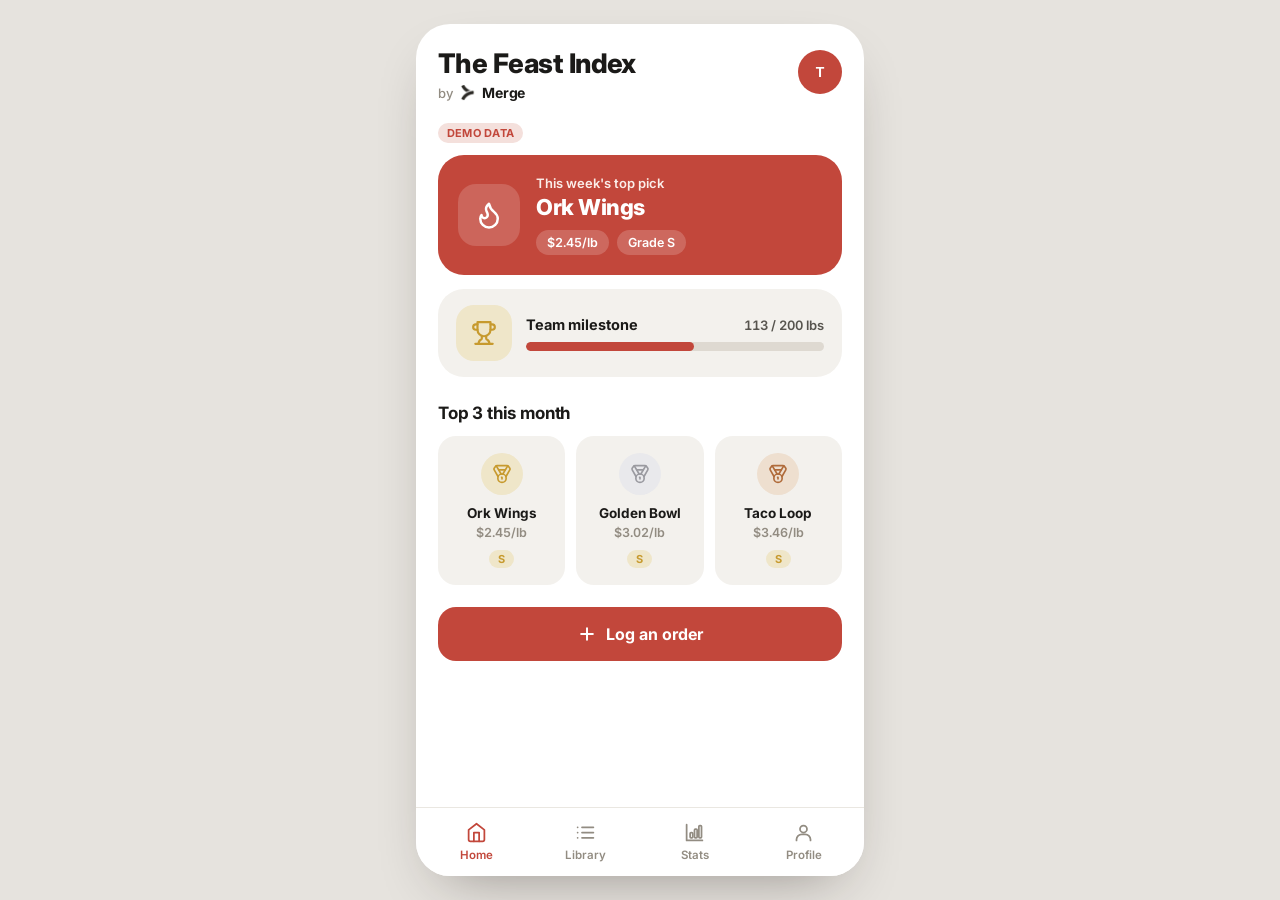
==== commit ba66ac3d: "Added logo, updated ratio calculation, added food icons" ====
--- a/feast-index-preview.html
+++ b/feast-index-preview.html
@@ -12,7 +12,7 @@
 /* ═══════════════════════════════════════════════════════════════
    The Feast Index — design system
    Faithful to the mockups: brick-red accent, ivory page, white app
-   surface, bold clean sans. The lb/$ readout is the signature.
+   surface, bold clean sans. The $/lb readout is the signature.
    ═══════════════════════════════════════════════════════════════ */
 
 :root {
@@ -112,9 +112,10 @@
   display: flex; align-items: flex-start; justify-content: space-between;
   margin-bottom: 20px;
 }
-.wordmark { display: flex; align-items: center; gap: 7px; margin-top: 5px; }
-.wordmark svg { width: 15px; height: 15px; opacity: .8; }
-.wordmark span { font-size: 13px; color: var(--muted); font-weight: 500; }
+.wordmark { display: flex; align-items: center; gap: 6px; margin-top: 6px; }
+.wordmark .by { font-size: 13px; color: var(--muted); font-weight: 500; }
+.wordmark .mlogo { width: 17px; height: 17px; display: block; }
+.wordmark .mword { font-size: 14px; color: var(--ink); font-weight: 700; letter-spacing: -.01em; }
 .avatar {
   width: 44px; height: 44px; border-radius: var(--pill);
   background: var(--ink); color: #fff;
@@ -247,7 +248,7 @@
   display: flex; align-items: center; gap: 13px;
   background: var(--inset); border-radius: var(--r-md); padding: 14px; margin-bottom: 18px;
 }
-.place-strip .thumb { width: 48px; height: 48px; border-radius: 13px; background: var(--red-tint); flex: none; }
+.place-strip .thumb { width: 48px; height: 48px; border-radius: 13px; background: var(--red-tint); flex: none; display: grid; place-items: center; font-size: 22px; }
 .place-strip .nm { font-size: 16px; font-weight: 700; }
 .place-strip .sub { font-size: 13px; color: var(--muted); margin-top: 2px; }
 
@@ -312,7 +313,7 @@
 }
 .place-card:last-child { border-bottom: none; }
 .place-card .rank { width: 24px; text-align: center; font-size: 14px; font-weight: 700; color: var(--muted); flex: none; font-variant-numeric: tabular-nums; }
-.place-card .thumb { width: 46px; height: 46px; border-radius: 13px; background: var(--red-tint); flex: none; }
+.place-card .thumb { width: 46px; height: 46px; border-radius: 13px; background: var(--red-tint); flex: none; display: grid; place-items: center; font-size: 21px; }
 .place-card .body { flex: 1; min-width: 0; }
 .place-card .nm { font-size: 15.5px; font-weight: 700; }
 .place-card .meta { font-size: 12.5px; color: var(--muted); margin-top: 3px; display: flex; gap: 6px; align-items: center; flex-wrap: wrap; }
@@ -323,7 +324,7 @@
 
 /* ── Detail ────────────────────────────────────────────────────── */
 .detail-hero { text-align: center; margin-bottom: 22px; }
-.detail-hero .thumb { width: 68px; height: 68px; border-radius: 20px; background: var(--red-tint); margin: 0 auto 14px; }
+.detail-hero .thumb { width: 68px; height: 68px; border-radius: 20px; background: var(--red-tint); margin: 0 auto 14px; display: grid; place-items: center; font-size: 32px; }
 .detail-hero h1 { margin-bottom: 8px; }
 .detail-hero .taglist { display: flex; gap: 7px; justify-content: center; flex-wrap: wrap; margin-bottom: 14px; }
 .detail-hero .biglink { font-size: 13px; color: var(--red); font-weight: 600; text-decoration: none; }
@@ -429,6 +430,44 @@
 
 .section-gap { margin-top: 28px; }
 
+/* ── "Before you log" tip ──────────────────────────────────────── */
+.tip-link {
+  display: inline-flex; align-items: center; gap: 6px;
+  background: none; border: none; cursor: pointer; font-family: var(--font);
+  font-size: 13px; font-weight: 600; color: var(--ink-2);
+  padding: 2px 0; margin: -4px 0 20px;
+}
+.tip-link svg { width: 15px; height: 15px; stroke: var(--muted); flex: none; }
+.tip-link:hover { color: var(--ink); }
+.tip-overlay {
+  position: fixed; inset: 0; background: rgba(27,26,24,.55);
+  display: flex; align-items: flex-end; justify-content: center;
+  z-index: 60; padding: 0; animation: tipFade .15s ease;
+}
+@media (min-width: 520px) { .tip-overlay { align-items: center; padding: 20px; } }
+@keyframes tipFade { from { opacity: 0; } to { opacity: 1; } }
+.tip-sheet {
+  background: var(--surface); border-radius: 26px 26px 0 0;
+  padding: 26px 22px calc(22px + env(safe-area-inset-bottom));
+  width: 100%; max-width: 460px;
+}
+@media (min-width: 520px) { .tip-sheet { border-radius: var(--r-lg); box-shadow: var(--shadow); } }
+.tip-sheet .glyph {
+  width: 52px; height: 52px; border-radius: var(--r-md); background: var(--red-tint);
+  display: grid; place-items: center; margin-bottom: 16px;
+}
+.tip-sheet .glyph svg { width: 24px; height: 24px; stroke: var(--red); }
+.tip-sheet h2 { margin-bottom: 16px; }
+.tip-item { display: flex; gap: 12px; margin-bottom: 16px; }
+.tip-item .n {
+  width: 24px; height: 24px; border-radius: var(--pill); background: var(--inset);
+  color: var(--ink-2); font-size: 12px; font-weight: 700; flex: none;
+  display: grid; place-items: center; margin-top: 1px;
+}
+.tip-item p { font-size: 14px; line-height: 1.45; color: var(--ink-2); }
+.tip-item p b { color: var(--ink); }
+.tip-sheet .btn { margin-top: 6px; }
+
 /* Very narrow phones */
 @media (max-width: 360px) {
   #main { padding: 22px 16px 18px; }
@@ -445,8 +484,8 @@
 </head>
 <body>
 <div id="app">
-<main id="main" aria-live="polite"></main>
-<nav id="tabbar" class="tabbar"></nav>
+  <main id="main" aria-live="polite"></main>
+  <nav id="tabbar" class="tabbar"></nav>
 </div>
 <div id="toast" role="status"></div>
 <script>
@@ -478,25 +517,47 @@
   // ── Tags ────────────────────────────────────────────────────
   // Fixed list picked when a place is first added.
   TAGS: [
-    "Wings", "Tacos", "Burgers", "Sandwiches", "Pizza", "Bowls",
-    "Sushi/Poke", "Chinese", "Indian", "Mexican", "Fried Chicken",
-    "Salads", "BBQ", "Noodles/Ramen",
+    "Tacos", "Burgers", "Sandwiches", "Pizza", "Bowls", "Sushi/Poke",
+    "Sushi", "Chinese", "Japanese", "Korean", "Thai", "Vietnamese",
+    "Indian", "Mexican", "Mediterranean", "Greek", "Italian", "Pasta",
+    "Fried Chicken", "BBQ", "Steak", "Seafood", "Noodles/Ramen", "Curry",
+    "Burritos", "Deli", "Salads", "Breakfast", "Halal", "Vegan",
   ],
+
+  // ── Tag icons ───────────────────────────────────────────────
+  // One emoji per tag above, shown on chips and place thumbnails.
+  // Add an entry here whenever you add a tag to TAGS — anything
+  // missing falls back to a generic plate icon.
+  TAG_ICONS: {
+    "Tacos": "🌮", "Burgers": "🍔", "Sandwiches": "🥪", "Pizza": "🍕",
+    "Bowls": "🥣", "Sushi/Poke": "🍣", "Sushi": "🍱", "Chinese": "🥡",
+    "Japanese": "🍙", "Korean": "🍲", "Thai": "🌶️", "Vietnamese": "🍜",
+    "Indian": "🍛", "Mexican": "🌯", "Mediterranean": "🥙", "Greek": "🫒",
+    "Italian": "🧀", "Pasta": "🍝", "Fried Chicken": "🍗", "BBQ": "🍖",
+    "Steak": "🥩", "Seafood": "🦐", "Noodles/Ramen": "🍜", "Curry": "🍛",
+    "Burritos": "🌯", "Deli": "🥖", "Salads": "🥗", "Breakfast": "🍳",
+    "Halal": "🕌", "Vegan": "🌱",
+  },
 
   // ── Team milestone ──────────────────────────────────────────
   // Cumulative pounds the team is chasing (drives the Home bar).
   MILESTONE_GOAL_LBS: 200,
 
   // ── Grades ──────────────────────────────────────────────────
-  // Ratio (lb/$) thresholds, highest first. First match wins.
+  // Cost-per-pound ($/lb) thresholds — lower is better. Listed
+  // lowest (best) first; the first bucket an order's $/lb fits
+  // under wins. Tune these to your team's real order history.
   GRADES: [
-    { min: 0.40, label: "A+" },
-    { min: 0.33, label: "A" },
-    { min: 0.27, label: "B" },
-    { min: 0.20, label: "C" },
-    { min: 0.00, label: "D" },
+    { max: 7.50,     label: "S"  },
+    { max: 9.50,     label: "A+" },
+    { max: 11.50,    label: "A"  },
+    { max: 14.50,    label: "B"  },
+    { max: 18.00,    label: "C"  },
+    { max: Infinity, label: "D"  },
   ],
 };
+
+
 
 /* ═══════════════════════════════════════════════════════════════
    The Feast Index — app logic
@@ -520,7 +581,10 @@
   repeat: `<svg viewBox="0 0 24 24" fill="none" stroke="currentColor" stroke-width="2" stroke-linecap="round" stroke-linejoin="round"><path d="m17 2 4 4-4 4"/><path d="M3 11v-1a4 4 0 0 1 4-4h14"/><path d="m7 22-4-4 4-4"/><path d="M21 13v1a4 4 0 0 1-4 4H3"/></svg>`,
   compass: `<svg viewBox="0 0 24 24" fill="none" stroke="currentColor" stroke-width="2" stroke-linecap="round" stroke-linejoin="round"><circle cx="12" cy="12" r="10"/><polygon points="16.24 7.76 14.12 14.12 7.76 16.24 9.88 9.88 16.24 7.76"/></svg>`,
   crown: `<svg viewBox="0 0 24 24" fill="none" stroke="currentColor" stroke-width="2" stroke-linecap="round" stroke-linejoin="round"><path d="M11.56 3.27a.5.5 0 0 1 .88 0l2.95 5.6a1 1 0 0 0 1.52.3l4.27-3.67a.5.5 0 0 1 .8.52l-2.83 10.25a1 1 0 0 1-.96.73H5.81a1 1 0 0 1-.96-.73L2.02 6.02a.5.5 0 0 1 .8-.52l4.27 3.67a1 1 0 0 0 1.52-.3z"/><path d="M5 21h14"/></svg>`,
+  info: `<svg viewBox="0 0 24 24" fill="none" stroke="currentColor" stroke-width="2" stroke-linecap="round" stroke-linejoin="round"><circle cx="12" cy="12" r="10"/><path d="M12 16v-4"/><path d="M12 8h.01"/></svg>`,
 };
+
+const MERGE_LOGO = "[data-uri]";
 
 /* ── Utils ────────────────────────────────────────────────────── */
 const $ = (s, r = document) => r.querySelector(s);
@@ -528,6 +592,9 @@
 const initials = (n) => n.trim().split(/\s+/).map((w) => w[0]).join("").slice(0, 2).toUpperCase();
 const money = (n) => "$" + Number(n).toFixed(2);
 const ratioStr = (r) => (r > 0 ? r.toFixed(2) : "—");
+const costPerLb = (r) => (r > 0 ? "$" + r.toFixed(2) + "/lb" : "—");
+const tagIcon = (t) => CONFIG.TAG_ICONS?.[t] || "🍽️";
+const tagLabel = (t) => `${tagIcon(t)} ${t}`;
 const uid = () => (crypto.randomUUID ? crypto.randomUUID() : "id-" + Math.random().toString(36).slice(2));
 
 function storeSlug(u) {
@@ -538,9 +605,9 @@
 }
 const prettifySlug = (slug) => slug.split("-").filter(Boolean).map((w) => w[0].toUpperCase() + w.slice(1)).join(" ");
 
-function gradeFor(ratio) {
-  if (!(ratio > 0)) return null;
-  return (CONFIG.GRADES.find((g) => ratio >= g.min) || CONFIG.GRADES[CONFIG.GRADES.length - 1]).label;
+function gradeFor(costPerLbRatio) {
+  if (!(costPerLbRatio > 0)) return null;
+  return (CONFIG.GRADES.find((g) => costPerLbRatio <= g.max) || CONFIG.GRADES[CONFIG.GRADES.length - 1]).label;
 }
 
 /* ── Accents & persistence ────────────────────────────────────── */
@@ -563,7 +630,10 @@
     if (po[0] && po[0].person_name === name) founded++;
   }
   const ratings = data.ratings.filter((r) => r.person_name === name).length;
-  const bestRatio = os.reduce((m, o) => Math.max(m, Number(o.price) > 0 ? Number(o.weight_lbs) / Number(o.price) : 0), 0);
+  const bestRatio = os.reduce((m, o) => {
+    const w = Number(o.weight_lbs), p = Number(o.price);
+    return Math.min(m, w > 0 ? p / w : Infinity);
+  }, Infinity);
   return { orderCount: os.length, totalW, totalP, places: places.size, founded, ratings, bestRatio };
 }
 
@@ -577,7 +647,7 @@
 
 const BADGES = [
   { id: "first",   name: "First Bite",     icon: I.flame,   tier: "bronze", desc: "Log your first order",                calc: (a) => ({ cur: a.orderCount, goal: 1 }) },
-  { id: "bargain", name: "Bargain Hunter", icon: I.dollar,  tier: "red",    desc: "Log an A+ order (0.40+ lb/$)",        calc: (a) => ({ cur: a.bestRatio >= 0.40 ? 1 : 0, goal: 1, display: a.bestRatio > 0 ? a.bestRatio.toFixed(2) + " best" : "—" }) },
+  { id: "bargain", name: "Bargain Hunter", icon: I.dollar,  tier: "red",    desc: `Log a ${CONFIG.GRADES[0].label}-tier order ($${CONFIG.GRADES[0].max.toFixed(2)}/lb or better)`, calc: (a) => ({ cur: (a.bestRatio < Infinity && a.bestRatio <= CONFIG.GRADES[0].max) ? 1 : 0, goal: 1, display: a.bestRatio < Infinity ? "$" + a.bestRatio.toFixed(2) + "/lb best" : "—" }) },
   { id: "scout",   name: "Scout",          icon: I.compass, tier: "bronze", desc: "Add 3 new places to the index",       calc: (a) => ({ cur: a.founded, goal: 3 }) },
   { id: "critic",  name: "Critic",         icon: I.star,    tier: "red",    desc: "Rate 3 places",                       calc: (a) => ({ cur: a.ratings, goal: 3 }) },
   { id: "regular", name: "Regular",        icon: I.repeat,  tier: "silver", desc: "Log 5 orders",                        calc: (a) => ({ cur: a.orderCount, goal: 5 }) },
@@ -684,7 +754,7 @@
   const rs = ratings.filter((r) => r.place_id === place.id);
   const totalW = os.reduce((s, o) => s + Number(o.weight_lbs), 0);
   const totalP = os.reduce((s, o) => s + Number(o.price), 0);
-  const ratio = totalP > 0 ? totalW / totalP : 0;
+  const ratio = totalW > 0 ? totalP / totalW : 0;
   const avg = rs.length ? rs.reduce((s, r) => s + r.score, 0) / rs.length : 0;
   return { orders: os, ratings: rs, totalW, totalP, ratio, orderCount: os.length, avgRating: avg, ratingCount: rs.length };
 }
@@ -693,7 +763,7 @@
   return data.places
     .map((p) => ({ place: p, s: computeStats(p, data.orders, data.ratings) }))
     .filter((x) => x.s.orderCount > 0)
-    .sort((a, b) => b.s.ratio - a.s.ratio);
+    .sort((a, b) => a.s.ratio - b.s.ratio);
 }
 
 /* ── App state ────────────────────────────────────────────────── */
@@ -752,7 +822,7 @@
         <div class="k">This week's top pick</div>
         <div class="v">${esc(top.place.name)}</div>
         <div class="pills">
-          <span class="pill num">${ratioStr(top.s.ratio)} lb/$</span>
+          <span class="pill num">${costPerLb(top.s.ratio)}</span>
           <span class="pill">Grade ${gradeFor(top.s.ratio)}</span>
         </div>
       </div>
@@ -766,7 +836,7 @@
         <div class="cell" data-place="${x.place.id}">
           <div class="medal ${medalClass[i]}">${I.medal}</div>
           <div class="nm">${esc(x.place.name)}</div>
-          <div class="rt num">${ratioStr(x.s.ratio)} lb/$</div>
+          <div class="rt num">${costPerLb(x.s.ratio)}</div>
           <div style="margin-top:7px"><span class="gbadge sm">${gradeFor(x.s.ratio)}</span></div>
         </div>`).join("")}
     </div>` : "";
@@ -775,7 +845,7 @@
     <div class="app-head">
       <div>
         <h1>The Feast Index</h1>
-        <div class="wordmark">${I.scale}<span>by merge.dev</span></div>
+        <div class="wordmark"><span class="by">by</span><img class="mlogo" src="${MERGE_LOGO}" alt="Merge" /><span class="mword">Merge</span></div>
       </div>
       <button class="avatar" data-tab="profile" style="background:${accentOf(currentUser)}">${esc(initials(currentUser))}</button>
     </div>
@@ -796,6 +866,30 @@
   $("#logBtn", main).onclick = openLog;
 }
 
+const LOG_TIP_KEY = "feast:seenLogTip";
+function showLogTip() {
+  if ($("#logTip")) return;
+  const el = document.createElement("div");
+  el.id = "logTip";
+  el.className = "tip-overlay";
+  el.innerHTML = `
+    <div class="tip-sheet">
+      <div class="glyph">${I.info}</div>
+      <h2>Before you log an order</h2>
+      <div class="tip-item">
+        <div class="n">1</div>
+        <p><b>Price = food only.</b> Leave out the delivery fee, service fee, tip, and tax — just what the food itself rang up as on the receipt.</p>
+      </div>
+      <div class="tip-item">
+        <div class="n">2</div>
+        <p><b>Weigh it as it arrives.</b> Put the whole order on the scale in its bag/containers, don't plate it first.</p>
+      </div>
+      <button class="btn" id="tipGotIt">Got it</button>
+    </div>`;
+  document.body.appendChild(el);
+  $("#tipGotIt", el).onclick = () => { store.set(LOG_TIP_KEY, "1"); el.remove(); };
+}
+
 function screenLog() {
   const slug = storeSlug(logState.link);
   const matched = slug ? DATA.places.find((p) => storeSlug(p.doordash_url) === slug) : null;
@@ -804,7 +898,7 @@
   let placeBlock = "";
   if (logState.link.trim()) {
     if (matched) {
-      placeBlock = `<div class="place-strip"><div class="thumb"></div><div><div class="nm">${esc(matched.name)}</div><div class="sub">Matched to existing place</div></div></div>`;
+      placeBlock = `<div class="place-strip"><div class="thumb">${matched.tags[0] ? tagIcon(matched.tags[0]) : ""}</div><div><div class="nm">${esc(matched.name)}</div><div class="sub">Matched to existing place</div></div></div>`;
     } else {
       if (!logState.newName) logState.newName = prettifySlug(slug);
       placeBlock = `
@@ -812,12 +906,12 @@
         <div class="field"><label>Place name</label>
           <div class="input-wrap"><input class="control" id="newName" value="${esc(logState.newName)}" placeholder="Restaurant name"/></div></div>
         <div class="field"><label>Tags</label>
-          <div class="chips">${CONFIG.TAGS.map((t) => `<button class="chip ${logState.newTags.includes(t) ? "on" : ""}" data-tag="${esc(t)}">${esc(t)}</button>`).join("")}</div></div>`;
+          <div class="chips">${CONFIG.TAGS.map((t) => `<button class="chip ${logState.newTags.includes(t) ? "on" : ""}" data-tag="${esc(t)}">${esc(tagLabel(t))}</button>`).join("")}</div></div>`;
     }
   }
 
   const price = parseFloat(logState.price), weight = parseFloat(logState.weight);
-  const ratio = price > 0 && weight > 0 ? weight / price : 0;
+  const ratio = price > 0 && weight > 0 ? price / weight : 0;
   const ready = (matched || (logState.newName.trim() && logState.newTags.length)) && ratio > 0 && logState.person;
 
   main.innerHTML = `
@@ -836,12 +930,13 @@
       <div class="field"><label>Weight (lb)</label>
         <div class="input-wrap"><input class="control num" id="weight" inputmode="decimal" value="${esc(logState.weight)}" placeholder="0.0"/></div></div>
     </div>
+    <button type="button" class="tip-link" id="tipLink">${I.info}What should I enter here?</button>
     <div class="field"><label>Who's logging this</label>
       <div class="people">${DATA.people.map((m) =>
         `<button class="person ${logState.person === m.name ? "on" : ""}" data-person="${esc(m.name)}"><span class="ini">${esc(initials(m.name))}</span>${esc(m.name)}</button>`).join("")}</div></div>
     <div class="readout">
-      <div class="k">This order's ratio</div>
-      <div class="v num">${ratio > 0 ? ratio.toFixed(2) : "—"}<small>lb/$</small></div>
+      <div class="k">This order's rate</div>
+      <div class="v num">${ratio > 0 ? "$" + ratio.toFixed(2) : "—"}<small>/lb</small></div>
       ${ratio > 0 ? `<div class="grade"><span class="gbadge">Grade ${gradeFor(ratio)}</span></div>` : ""}
     </div>
     <button class="btn" id="save" ${ready ? "" : "disabled"}>Save order</button>`;
@@ -864,12 +959,14 @@
     toggleSave();
   });
   $("#save", main).onclick = saveOrder;
+  const tipLink = $("#tipLink", main); if (tipLink) tipLink.onclick = showLogTip;
+  if (!store.get(LOG_TIP_KEY)) showLogTip();
 
   function updateReadout() {
     const p = parseFloat(logState.price), w = parseFloat(logState.weight);
-    const r = p > 0 && w > 0 ? w / p : 0;
+    const r = p > 0 && w > 0 ? p / w : 0;
     const ro = main.querySelector(".readout");
-    ro.querySelector(".v").innerHTML = `${r > 0 ? r.toFixed(2) : "—"}<small>lb/$</small>`;
+    ro.querySelector(".v").innerHTML = `${r > 0 ? "$" + r.toFixed(2) : "—"}<small>/lb</small>`;
     let g = ro.querySelector(".grade");
     if (r > 0) { if (!g) { g = document.createElement("div"); g.className = "grade"; ro.appendChild(g); } g.innerHTML = `<span class="gbadge">Grade ${gradeFor(r)}</span>`; }
     else if (g) g.remove();
@@ -904,8 +1001,8 @@
 function screenLibrary() {
   let items = rankedPlaces(DATA);
   if (lib.tag) items = items.filter((x) => x.place.tags.includes(lib.tag));
-  if (lib.sort === "rating") items.sort((a, b) => b.s.avgRating - a.s.avgRating || b.s.ratio - a.s.ratio);
-  else items.sort((a, b) => b.s.ratio - a.s.ratio);
+  if (lib.sort === "rating") items.sort((a, b) => b.s.avgRating - a.s.avgRating || a.s.ratio - b.s.ratio);
+  else items.sort((a, b) => a.s.ratio - b.s.ratio);
 
   const usedTags = [...new Set(DATA.places.flatMap((p) => p.tags))].sort();
 
@@ -913,7 +1010,7 @@
     <div class="app-head"><h1>Library</h1></div>
     <div class="filterbar">
       <button class="chip ${!lib.tag ? "on" : ""}" data-tag="">All</button>
-      ${usedTags.map((t) => `<button class="chip ${lib.tag === t ? "on" : ""}" data-tag="${esc(t)}">${esc(t)}</button>`).join("")}
+      ${usedTags.map((t) => `<button class="chip ${lib.tag === t ? "on" : ""}" data-tag="${esc(t)}">${esc(tagLabel(t))}</button>`).join("")}
     </div>
     <div class="sortrow">
       <button class="seg ${lib.sort === "ratio" ? "on" : ""}" data-sort="ratio">Best value</button>
@@ -932,12 +1029,12 @@
   const stars = s.ratingCount ? `★ ${s.avgRating.toFixed(1)}` : "unrated";
   return `<div class="place-card" data-place="${place.id}">
     <div class="rank num">${i + 1}</div>
-    <div class="thumb"></div>
+    <div class="thumb">${place.tags[0] ? tagIcon(place.tags[0]) : ""}</div>
     <div class="body">
       <div class="nm">${esc(place.name)}</div>
-      <div class="meta"><span>${esc(place.tags[0] || "—")}</span><i class="dot"></i><span>${s.orderCount} order${s.orderCount === 1 ? "" : "s"}</span><i class="dot"></i><span>${stars}</span></div>
-    </div>
-    <div class="ratio"><span class="gbadge sm">${gradeFor(s.ratio) || "—"}</span><b class="num">${ratioStr(s.ratio)}</b><span>lb/$</span></div>
+      <div class="meta"><span>${place.tags[0] ? esc(tagLabel(place.tags[0])) : "—"}</span><i class="dot"></i><span>${s.orderCount} order${s.orderCount === 1 ? "" : "s"}</span><i class="dot"></i><span>${stars}</span></div>
+    </div>
+    <div class="ratio"><span class="gbadge sm">${gradeFor(s.ratio) || "—"}</span><b class="num">${costPerLb(s.ratio)}</b></div>
   </div>`;
 }
 
@@ -951,13 +1048,13 @@
   main.innerHTML = `
     <div class="titlebar"><button class="iconbtn" id="back">${I.back}</button><h2>Place</h2></div>
     <div class="detail-hero">
-      <div class="thumb"></div>
+      <div class="thumb">${place.tags[0] ? tagIcon(place.tags[0]) : ""}</div>
       <h1>${esc(place.name)}</h1>
-      <div class="taglist">${place.tags.map((t) => `<span class="chip readonly">${esc(t)}</span>`).join("")}</div>
+      <div class="taglist">${place.tags.map((t) => `<span class="chip readonly">${esc(tagLabel(t))}</span>`).join("")}</div>
       ${place.doordash_url ? `<a class="biglink" href="${esc(place.doordash_url)}" target="_blank" rel="noopener">Open on DoorDash ↗</a>` : ""}
     </div>
     <div class="statgrid">
-      <div class="cell"><div class="v num">${ratioStr(s.ratio)}</div><div class="k">lb per $</div></div>
+      <div class="cell"><div class="v num">${s.ratio > 0 ? "$" + s.ratio.toFixed(2) : "—"}</div><div class="k">$ per lb</div></div>
       <div class="cell"><div class="v">${gradeFor(s.ratio) || "—"}</div><div class="k">grade</div></div>
       <div class="cell"><div class="v num">${s.orderCount}</div><div class="k">orders</div></div>
     </div>
@@ -968,11 +1065,11 @@
     <p class="dim" style="text-align:center;font-size:12.5px">${s.ratingCount ? `Team average ${s.avgRating.toFixed(1)} · ${s.ratingCount} rating${s.ratingCount === 1 ? "" : "s"}` : "Be the first to rate it"}</p>
     <h3 class="section-label section-gap">Order history</h3>
     <div>${orders.map((o) => {
-      const r = Number(o.price) > 0 ? Number(o.weight_lbs) / Number(o.price) : 0;
+      const r = Number(o.weight_lbs) > 0 ? Number(o.price) / Number(o.weight_lbs) : 0;
       return `<div class="order-row">
         <div class="ini">${esc(initials(o.person_name))}</div>
         <div class="body"><b>${esc(o.person_name)}</b><div class="sub">${money(o.price)} · ${Number(o.weight_lbs).toFixed(1)} lb · ${relTime(o.ordered_at)}</div></div>
-        <div class="r num">${r.toFixed(2)}</div>
+        <div class="r num">${r > 0 ? "$" + r.toFixed(2) : "—"}</div>
       </div>`;
     }).join("")}</div>`;
 
@@ -988,14 +1085,14 @@
 function screenStats() {
   const totalW = DATA.orders.reduce((s, o) => s + Number(o.weight_lbs), 0);
   const totalP = DATA.orders.reduce((s, o) => s + Number(o.price), 0);
-  const overall = totalP > 0 ? totalW / totalP : 0;
+  const overall = totalW > 0 ? totalP / totalW : 0;
 
   const byPerson = {};
   for (const o of DATA.orders) {
     const k = o.person_name; byPerson[k] = byPerson[k] || { w: 0, p: 0, n: 0 };
     byPerson[k].w += Number(o.weight_lbs); byPerson[k].p += Number(o.price); byPerson[k].n += 1;
   }
-  const leaders = Object.entries(byPerson).map(([name, v]) => ({ name, ...v, ratio: v.p > 0 ? v.w / v.p : 0 }))
+  const leaders = Object.entries(byPerson).map(([name, v]) => ({ name, ...v, ratio: v.w > 0 ? v.p / v.w : 0 }))
     .sort((a, b) => b.w - a.w);
 
   main.innerHTML = `
@@ -1003,13 +1100,13 @@
     <div class="bigstat"><div class="v num">${totalW.toFixed(0)}<small>lbs</small></div><div class="k">total feast logged</div></div>
     <div class="duo">
       <div class="cell"><div class="v num">${money(totalP).replace(".00", "")}</div><div class="k">total spent</div></div>
-      <div class="cell"><div class="v num">${ratioStr(overall)}</div><div class="k">team lb/$</div></div>
+      <div class="cell"><div class="v num">${costPerLb(overall)}</div><div class="k">team rate</div></div>
     </div>
     <h3 class="section-label">Who's feeding the team</h3>
     <div>${leaders.map((l) => `
       <div class="lead-row">
         <div class="ini">${esc(initials(l.name))}</div>
-        <div class="body"><b>${esc(l.name)}</b><div class="sub">${l.n} order${l.n === 1 ? "" : "s"} · ${ratioStr(l.ratio)} lb/$</div></div>
+        <div class="body"><b>${esc(l.name)}</b><div class="sub">${l.n} order${l.n === 1 ? "" : "s"} · ${costPerLb(l.ratio)}</div></div>
         <div class="amt"><b class="num">${l.w.toFixed(1)}</b><span>lbs</span></div>
       </div>`).join("") || emptyBlock("No stats yet", "Log an order to see team totals.")}</div>`;
 }
